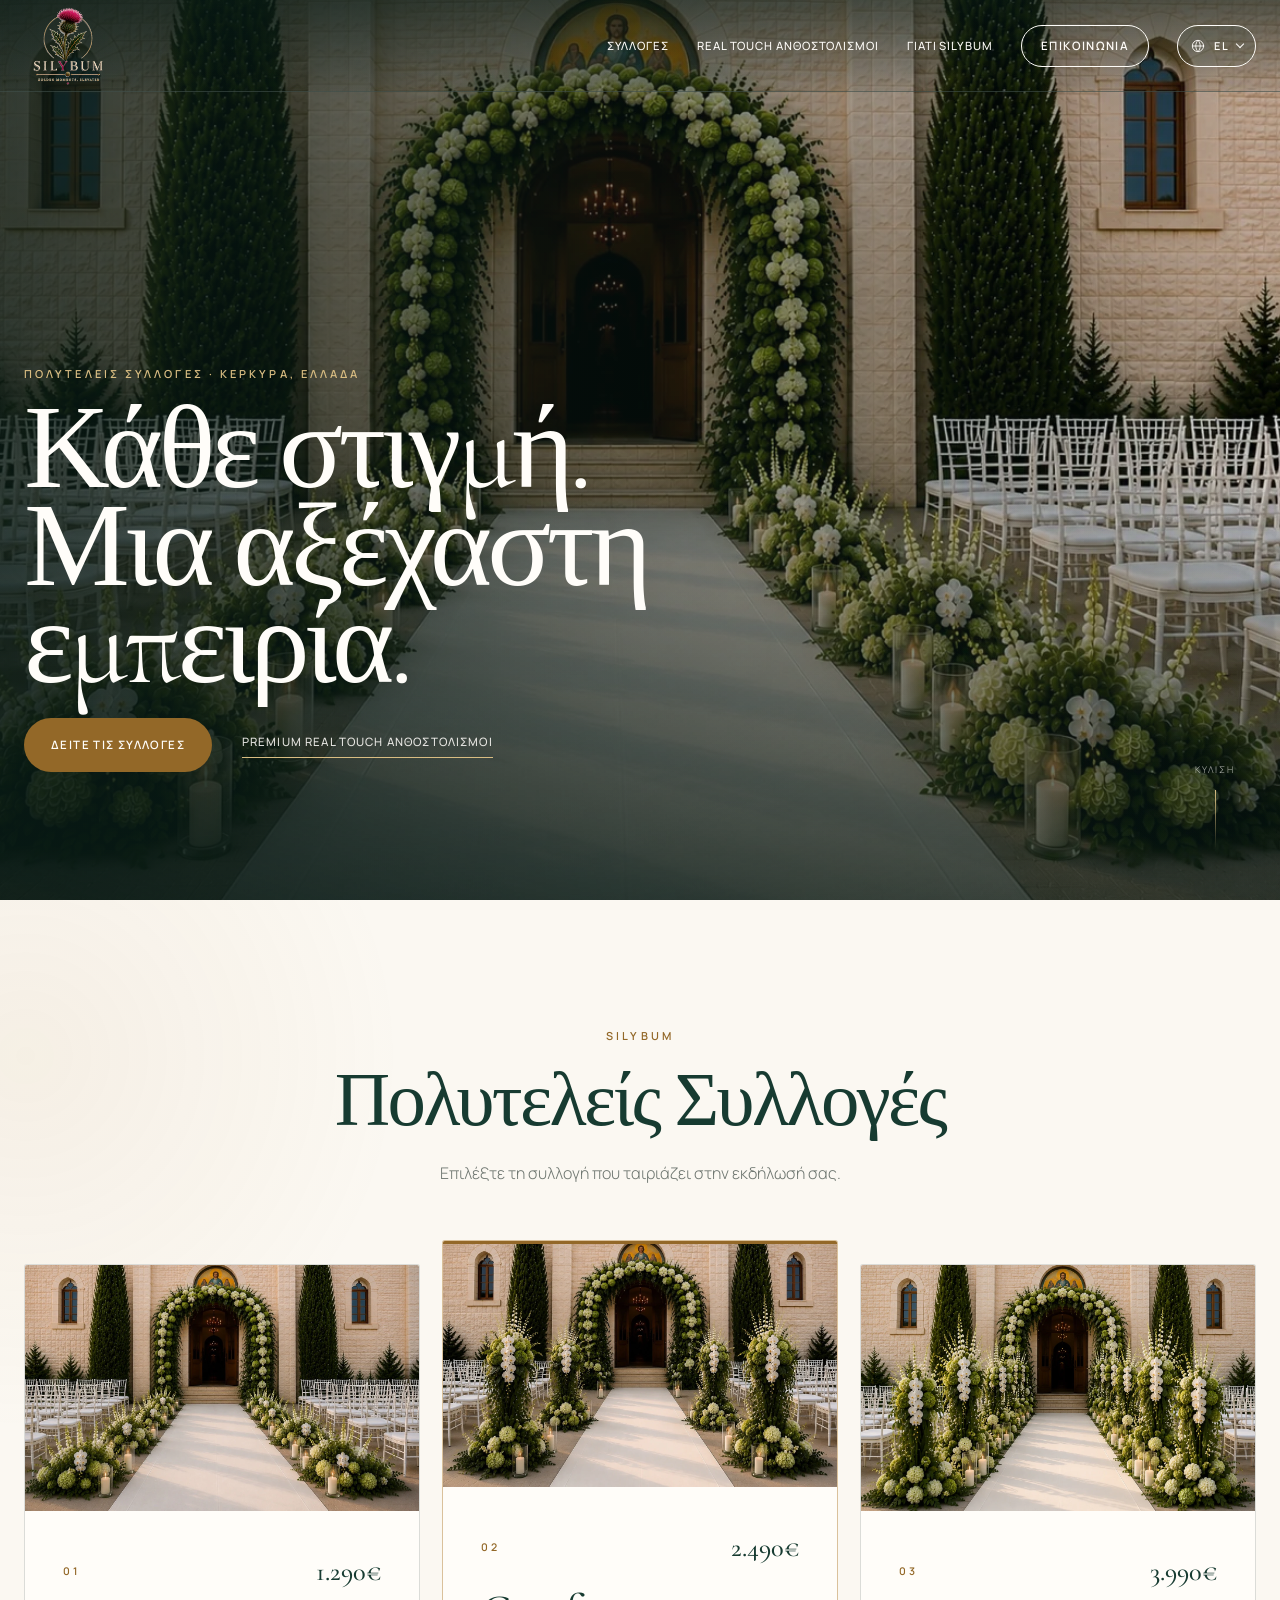
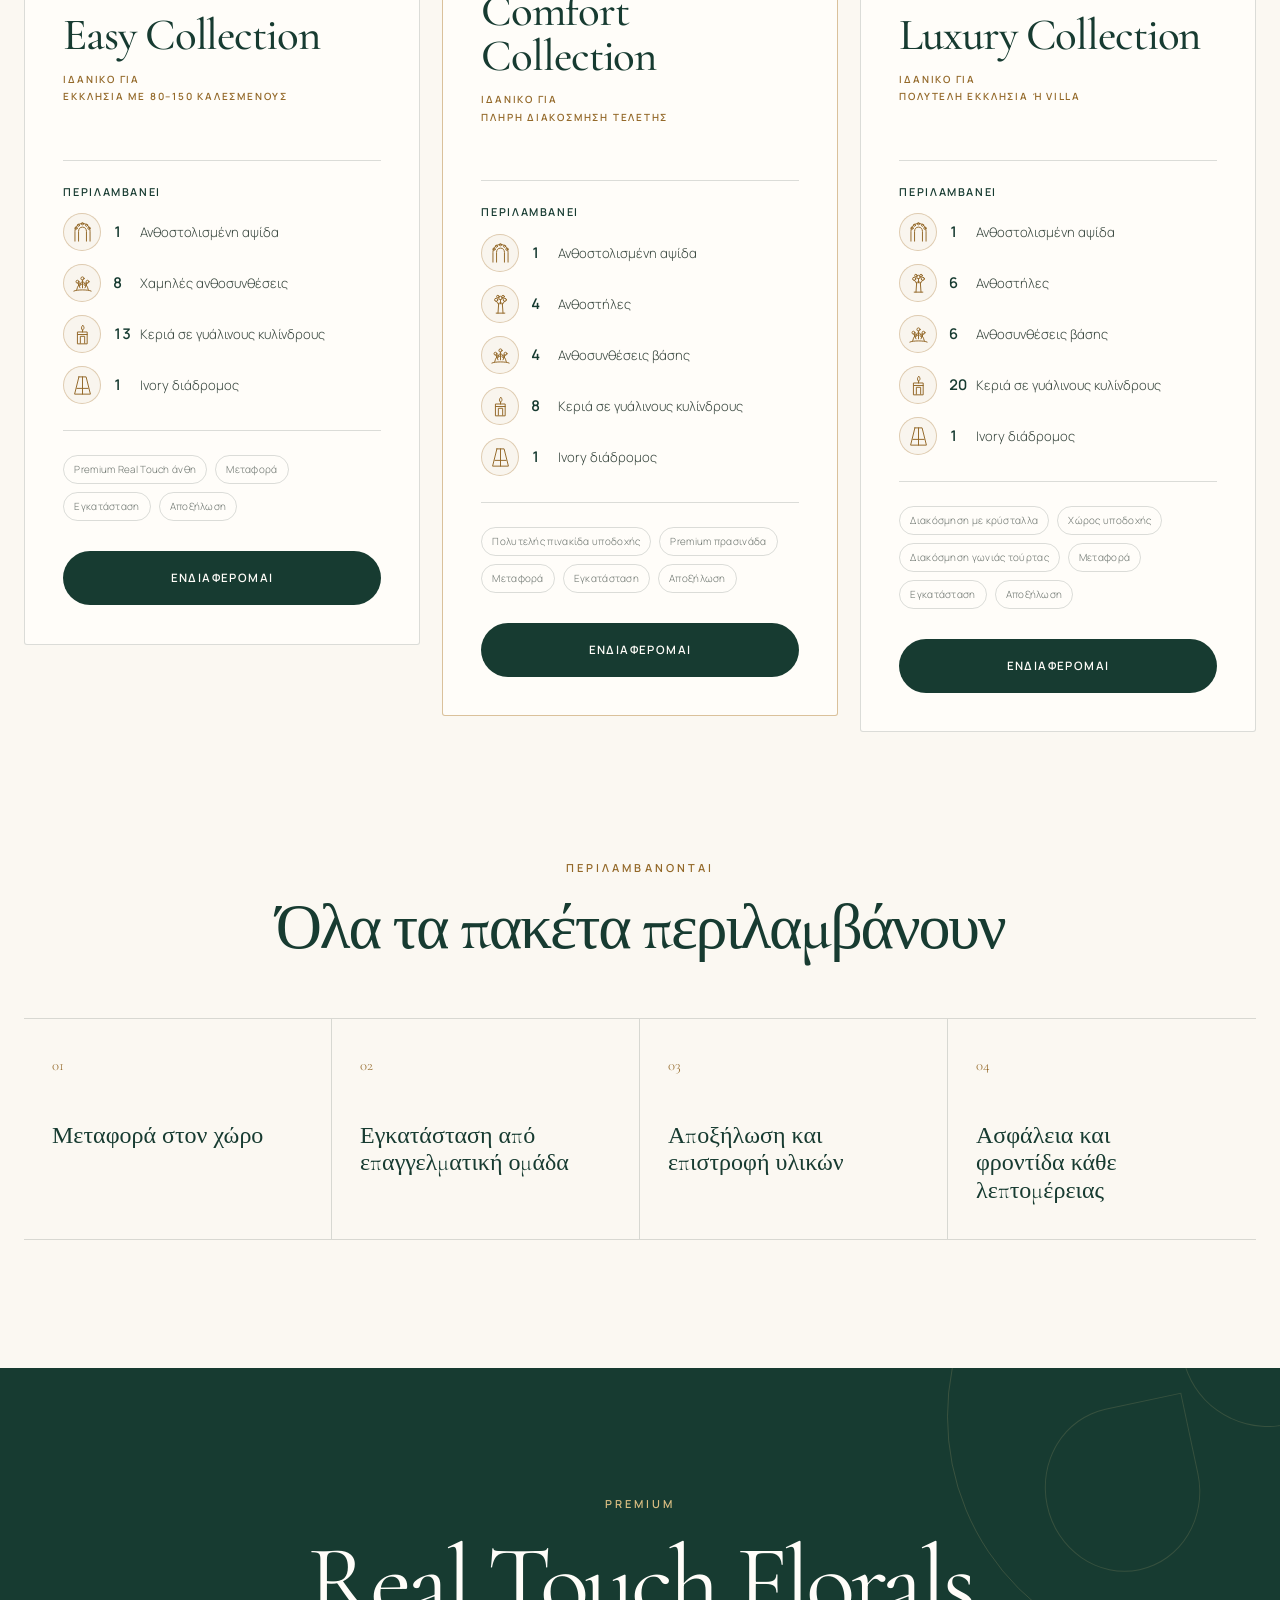
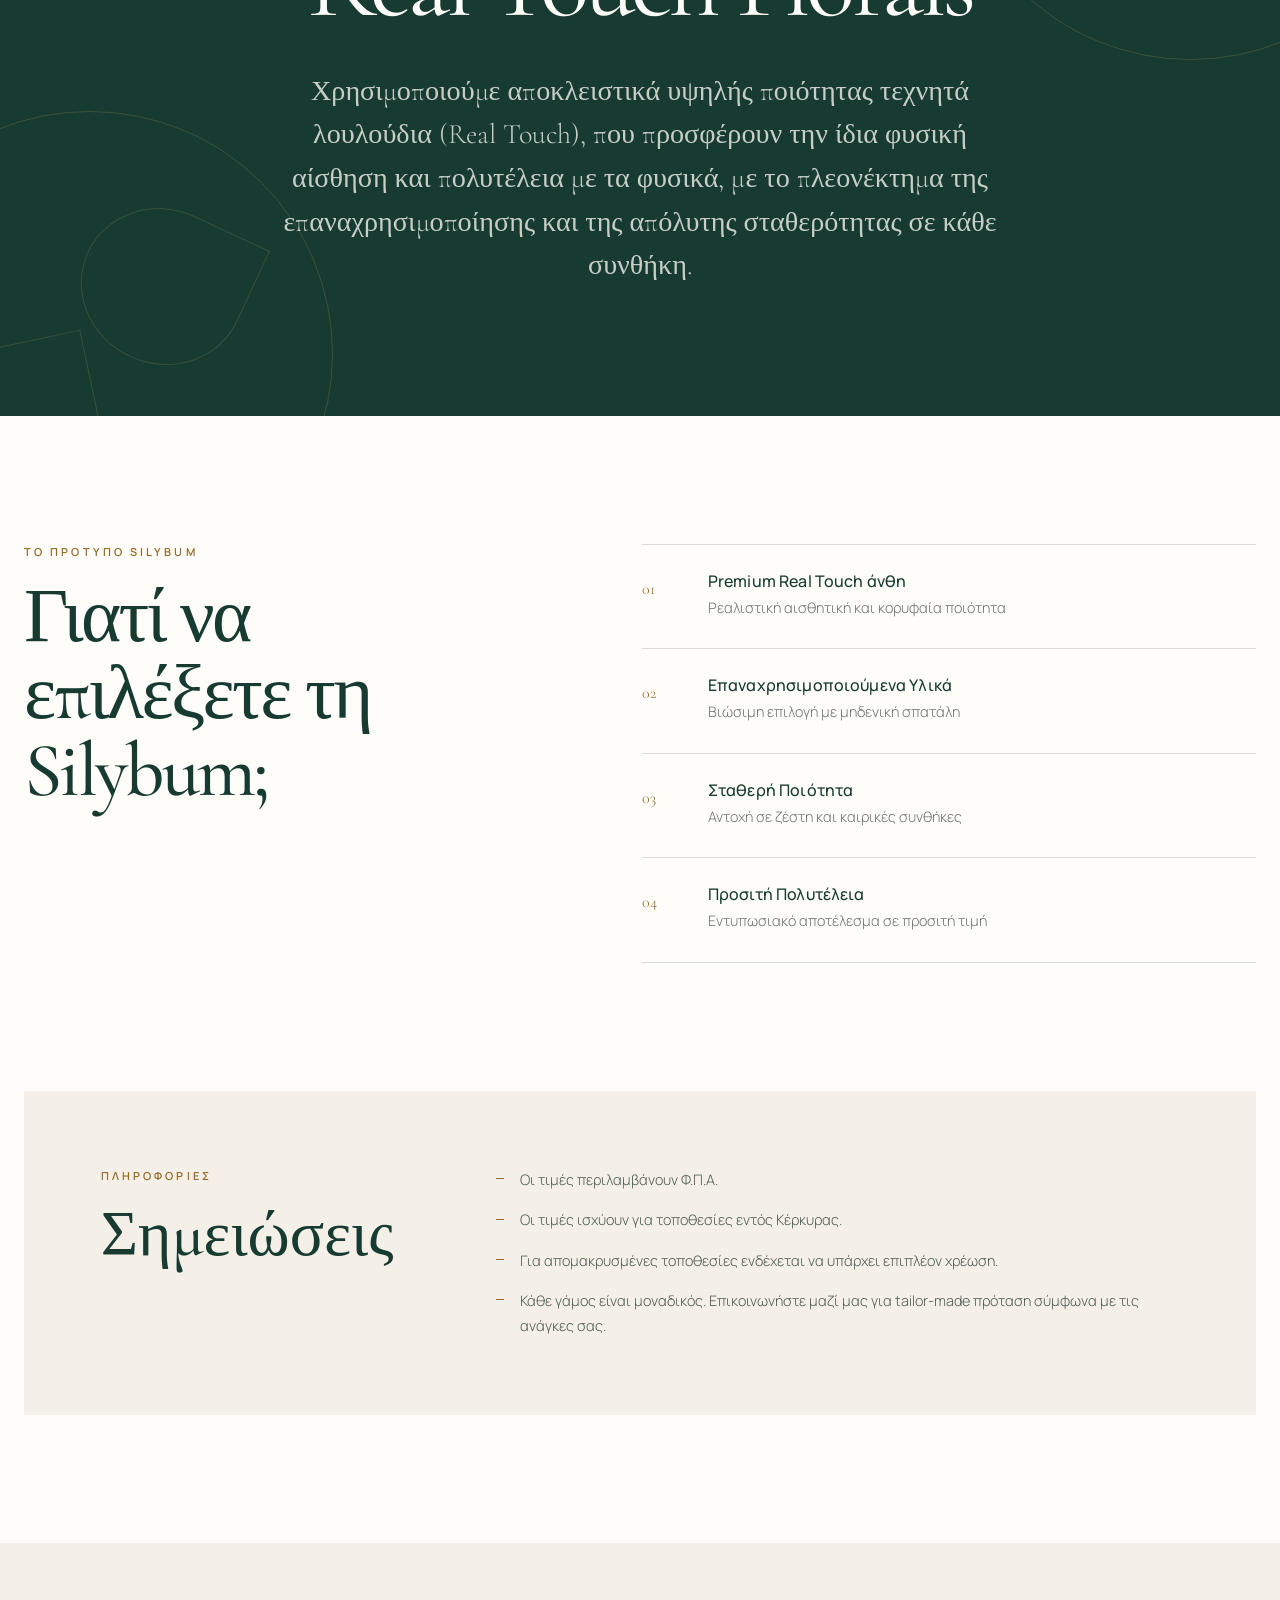
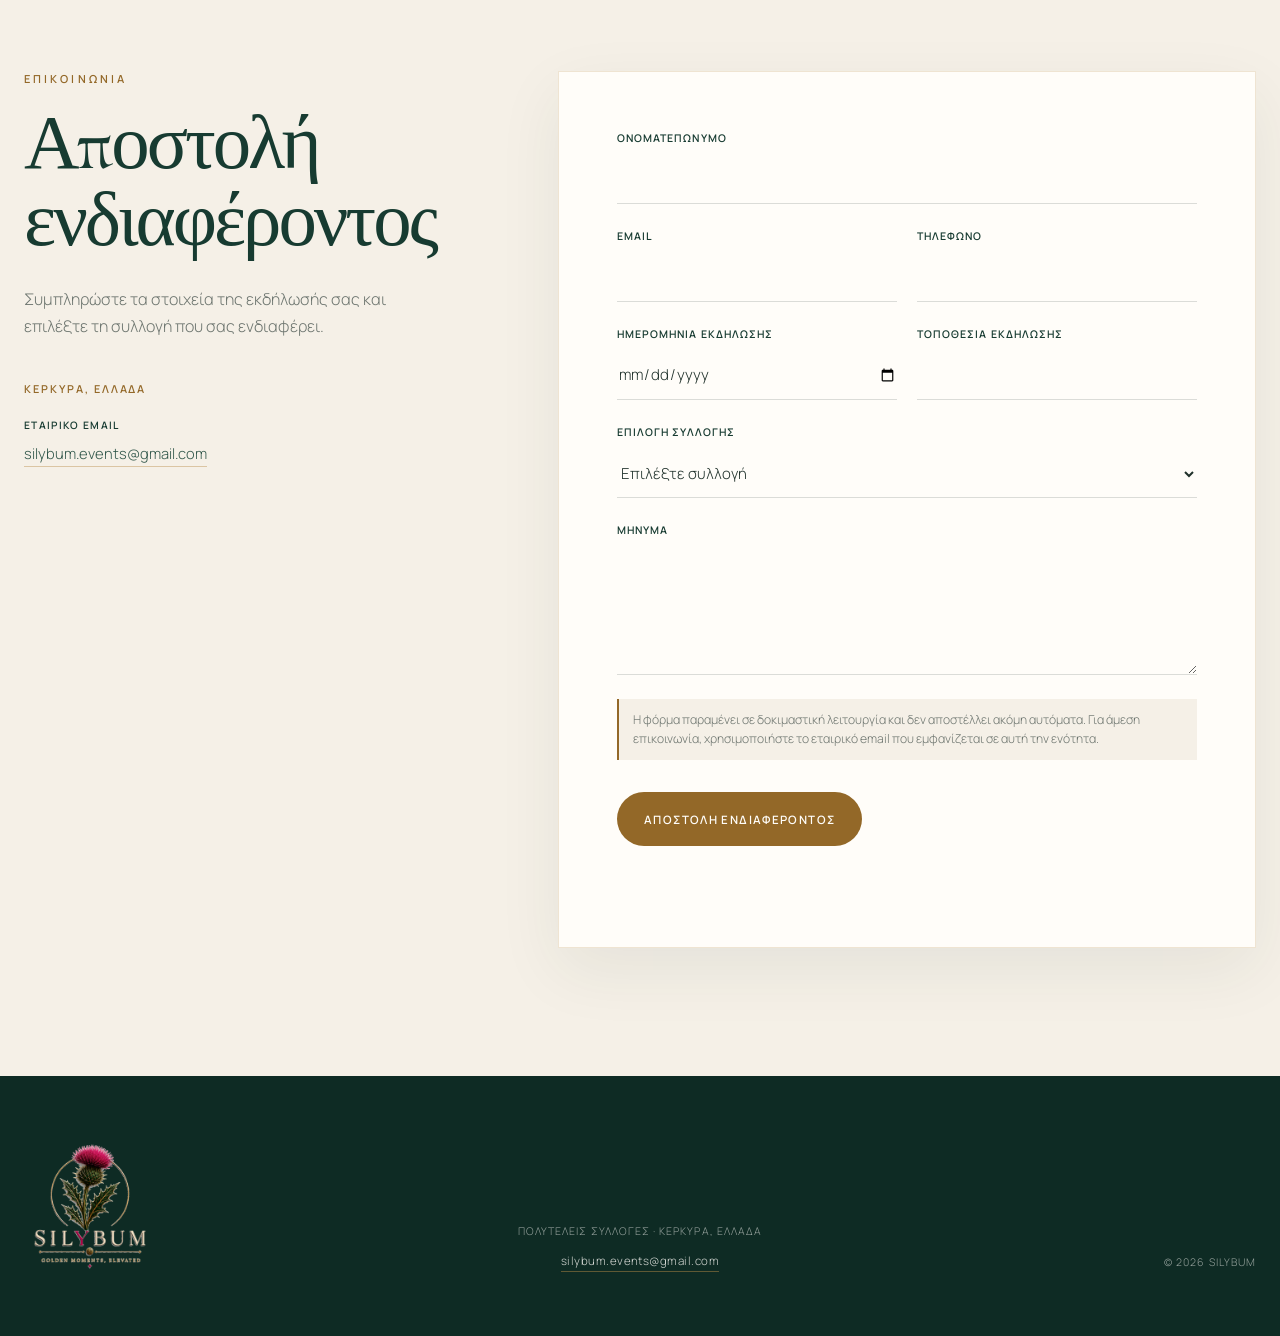
==== index.html @ bd25a8f0 "Publish Silybum website" ====
<!doctype html>
<html lang="el">
  <head>
    <meta charset="UTF-8" />
    <meta name="viewport" content="width=device-width, initial-scale=1" />
    <meta
      name="description"
      content="SILYBUM Luxury Collections στην Κέρκυρα — Premium Real Touch Florals για ξεχωριστές εκδηλώσεις."
    />
    <meta name="theme-color" content="#17382f" />
    <title>SILYBUM | Golden Moments. Elevated.</title>

    <link rel="icon" type="image/png" href="assets/images/silybum-logo.png" />
    <link rel="preconnect" href="https://fonts.googleapis.com" />
    <link rel="preconnect" href="https://fonts.gstatic.com" crossorigin />
    <link
      href="https://fonts.googleapis.com/css2?family=Cormorant+Garamond:wght@400;500;600&amp;family=Manrope:wght@300;400;500;600&amp;display=swap"
      rel="stylesheet"
    />
    <link rel="stylesheet" href="css/style.css?v=20260713" />
    <script src="js/translations.js?v=20260713" defer></script>
    <script src="js/main.js?v=20260713" defer></script>
  </head>

  <body>
    <a class="skip-link" href="#main-content" data-i18n="a11y.skip">Μετάβαση στο περιεχόμενο</a>

    <svg class="icon-sprite" aria-hidden="true" focusable="false">
      <symbol id="icon-floral-arch" viewBox="0 0 32 32">
        <path d="M5.5 28V14.5C5.5 7.8 9.9 3.5 16 3.5s10.5 4.3 10.5 11V28" />
        <path d="M10.5 28V14.5c0-3.6 2.1-6 5.5-6s5.5 2.4 5.5 6V28" />
        <circle cx="7" cy="10" r="1.6" />
        <circle cx="10.3" cy="5.9" r="1.5" />
        <circle cx="16" cy="3.8" r="1.6" />
        <circle cx="21.7" cy="5.9" r="1.5" />
        <circle cx="25" cy="10" r="1.6" />
      </symbol>

      <symbol id="icon-floral-arrangement" viewBox="0 0 32 32">
        <path d="M4 26.5c4.2-2.2 19.8-2.2 24 0" />
        <path d="M8 24.5c1.1-5.2 3.7-8.3 8-11.5 4.3 3.2 6.9 6.3 8 11.5" />
        <path d="M16 22V11M12.5 22l-3-7M19.5 22l3-7" />
        <circle cx="16" cy="9" r="2.2" />
        <circle cx="9" cy="13.5" r="2" />
        <circle cx="23" cy="13.5" r="2" />
        <circle cx="12.2" cy="17" r="1.8" />
        <circle cx="19.8" cy="17" r="1.8" />
      </symbol>

      <symbol id="icon-flower-tower" viewBox="0 0 32 32">
        <path d="M10 28h12M12.5 28l1-14h5l1 14" />
        <path d="M16 15V9M13.5 16l-3.5-5M18.5 16l3.5-5" />
        <circle cx="16" cy="7" r="2.4" />
        <circle cx="10" cy="9.5" r="2.2" />
        <circle cx="22" cy="9.5" r="2.2" />
        <circle cx="12.4" cy="5" r="1.8" />
        <circle cx="19.6" cy="5" r="1.8" />
      </symbol>

      <symbol id="icon-candle" viewBox="0 0 32 32">
        <path d="M9.5 12.5h13V29h-13z" />
        <path d="M9.5 16h13M16 12.5V10" />
        <path d="M16 10c-2.3-1.8-1.8-4.5.4-7 2.2 2.7 2.5 5.2-.4 7Z" />
        <path d="M13 28V18.5h6V28" />
      </symbol>

      <symbol id="icon-runner" viewBox="0 0 32 32">
        <path d="M11 4h10l6 24H5l6-24Z" />
        <path d="M16 4v24M8.2 20h15.6" />
      </symbol>
    </svg>

    <header class="site-header" data-header>
      <div class="container site-header__inner">
        <a class="brand" href="#top" aria-label="SILYBUM — Αρχική" data-i18n-aria="a11y.home">
          <img
            class="brand__logo"
            src="assets/images/silybum-logo.png"
            alt="SILYBUM — Golden Moments. Elevated."
            width="320"
            height="320"
          />
        </a>

        <button
          class="menu-toggle"
          type="button"
          aria-expanded="false"
          aria-controls="primary-navigation"
          aria-label="Άνοιγμα μενού"
          data-i18n-aria="a11y.openMenu"
          data-menu-toggle
        >
          <span></span>
          <span></span>
        </button>

        <nav
          class="primary-navigation"
          id="primary-navigation"
          aria-label="Κύρια πλοήγηση"
          data-i18n-aria="a11y.primaryNav"
          data-menu
        >
          <a href="#collections" data-i18n="nav.collections">Συλλογές</a>
          <a href="#real-touch" data-i18n="nav.realTouch">Real Touch Florals</a>
          <a href="#why-silybum" data-i18n="nav.why">Γιατί Silybum</a>
          <a class="button button--small button--outline" href="#contact" data-i18n="nav.contact">Επικοινωνία</a>

          <div class="language-selector" data-language-selector>
            <button
              class="language-selector__trigger"
              type="button"
              aria-expanded="false"
              aria-haspopup="true"
              aria-controls="language-menu"
              aria-label="Αλλαγή γλώσσας: Ελληνικά"
              data-language-toggle
            >
              <svg viewBox="0 0 24 24" aria-hidden="true">
                <circle cx="12" cy="12" r="8.5"></circle>
                <path d="M3.8 12h16.4M12 3.5c2.2 2.3 3.3 5.1 3.3 8.5S14.2 18.2 12 20.5M12 3.5C9.8 5.8 8.7 8.6 8.7 12s1.1 6.2 3.3 8.5"></path>
              </svg>
              <span data-language-current>EL</span>
              <span class="language-selector__chevron" aria-hidden="true"></span>
            </button>

            <div
              class="language-selector__menu"
              id="language-menu"
              role="menu"
              aria-label="Επιλογή γλώσσας"
              data-i18n-aria="language.menuLabel"
              data-language-menu
              hidden
            >
              <button type="button" role="menuitemradio" aria-checked="true" data-language-option="el">
                <span>EL</span><span>Ελληνικά</span>
              </button>
              <button type="button" role="menuitemradio" aria-checked="false" data-language-option="en">
                <span>EN</span><span>English</span>
              </button>
              <button type="button" role="menuitemradio" aria-checked="false" data-language-option="de">
                <span>DE</span><span>Deutsch</span>
              </button>
              <button type="button" role="menuitemradio" aria-checked="false" data-language-option="fr">
                <span>FR</span><span>Français</span>
              </button>
              <button type="button" role="menuitemradio" aria-checked="false" data-language-option="it">
                <span>IT</span><span>Italiano</span>
              </button>
              <button type="button" role="menuitemradio" aria-checked="false" data-language-option="tr">
                <span>TR</span><span>Türkçe</span>
              </button>
              <button type="button" role="menuitemradio" aria-checked="false" data-language-option="zh">
                <span>ZH</span><span>中文</span>
              </button>
              <button type="button" role="menuitemradio" aria-checked="false" data-language-option="es">
                <span>ES</span><span>Español</span>
              </button>
            </div>
          </div>
        </nav>
      </div>
    </header>

    <main id="main-content">
      <section class="hero" id="top" aria-labelledby="hero-title">
        <div
          class="image-panel hero__media"
          data-image="assets/images/hero.webp"
          role="img"
          aria-label="Luxury floral decoration στην είσοδο εκκλησίας"
          data-i18n-aria="a11y.heroImage"
        >
          <span class="image-panel__fallback" aria-hidden="true">S</span>
        </div>

        <div class="hero__shade" aria-hidden="true"></div>

        <div class="container hero__content">
          <p class="eyebrow reveal" data-i18n="hero.eyebrow">Luxury Collections · Corfu, Greece</p>
          <h1 id="hero-title" class="reveal" data-i18n-html="hero.title">Κάθε στιγμή.<br />Μια αξέχαστη εμπειρία.</h1>
          <div class="hero__actions reveal">
            <a class="button button--gold" href="#collections" data-i18n="hero.viewCollections">Δείτε τις συλλογές</a>
            <a class="text-link" href="#real-touch" data-i18n="hero.realTouch">Premium Real Touch Florals</a>
          </div>
        </div>

        <a
          class="hero__scroll"
          href="#collections"
          aria-label="Μετάβαση στις συλλογές"
          data-i18n-aria="a11y.scrollCollections"
        >
          <span data-i18n="hero.scroll">Scroll</span>
          <span class="hero__scroll-line"></span>
        </a>
      </section>

      <section class="section collections" id="collections" aria-labelledby="collections-title">
        <div class="container">
          <div class="section-heading reveal">
            <p class="eyebrow">SILYBUM</p>
            <h2 id="collections-title" data-i18n="collections.title">Luxury Collections</h2>
            <p data-i18n="collections.intro">Επιλέξτε τη συλλογή που ταιριάζει στην εκδήλωσή σας.</p>
          </div>

          <div class="collection-grid">
            <article class="collection-card reveal">
              <div
                class="image-panel collection-card__image"
                data-image="assets/images/easy.webp"
                role="img"
                aria-label="Easy Collection"
              >
                <span class="image-panel__fallback" aria-hidden="true">Easy</span>
              </div>

              <div class="collection-card__body">
                <div class="collection-card__topline">
                  <p class="collection-card__number">01</p>
                  <p class="collection-card__price">1.290€</p>
                </div>
                <h3>Easy Collection</h3>
                <p class="collection-card__ideal">
                  <span data-i18n="collections.idealFor">Ιδανικό για</span>
                  <span data-i18n="collections.easyIdeal">Εκκλησία με 80–150 καλεσμένους</span>
                </p>

                <div class="collection-card__details">
                  <h4 data-i18n="collections.includes">Περιλαμβάνει</h4>
                  <ul class="collection-specs">
                    <li class="collection-spec">
                      <span class="collection-spec__icon" aria-hidden="true">
                        <svg viewBox="0 0 32 32"><use href="#icon-floral-arch"></use></svg>
                      </span>
                      <span class="collection-spec__copy"><strong>1</strong> <span data-i18n="items.arch">Ανθοστολισμένη αψίδα</span></span>
                    </li>
                    <li class="collection-spec">
                      <span class="collection-spec__icon" aria-hidden="true">
                        <svg viewBox="0 0 32 32"><use href="#icon-floral-arrangement"></use></svg>
                      </span>
                      <span class="collection-spec__copy"><strong>8</strong> <span data-i18n="items.lowArrangements">Χαμηλές ανθοσυνθέσεις</span></span>
                    </li>
                    <li class="collection-spec">
                      <span class="collection-spec__icon" aria-hidden="true">
                        <svg viewBox="0 0 32 32"><use href="#icon-candle"></use></svg>
                      </span>
                      <span class="collection-spec__copy"><strong>13</strong> <span data-i18n="items.candles">Κεριά σε γυάλινους κυλίνδρους</span></span>
                    </li>
                    <li class="collection-spec">
                      <span class="collection-spec__icon" aria-hidden="true">
                        <svg viewBox="0 0 32 32"><use href="#icon-runner"></use></svg>
                      </span>
                      <span class="collection-spec__copy"><strong>1</strong> <span data-i18n="items.runner">Ivory διάδρομος</span></span>
                    </li>
                  </ul>
                </div>

                <div class="collection-card__benefits" aria-label="Παροχές πακέτου" data-i18n-aria="a11y.packageBenefits">
                  <span data-i18n="benefits.premiumFlowers">Premium Real Touch Flowers</span>
                  <span data-i18n="benefits.delivery">Delivery</span>
                  <span data-i18n="benefits.setup">Setup</span>
                  <span data-i18n="benefits.dismantling">Dismantling</span>
                </div>

                <a
                  class="button button--dark collection-button"
                  href="#contact"
                  data-collection="Easy Collection – 1.290€"
                  aria-label="Ενδιαφέρομαι για την Easy Collection"
                  data-i18n-aria="a11y.interestEasy"
                >
                  <span data-i18n="actions.interested">Ενδιαφέρομαι</span>
                </a>
              </div>
            </article>

            <article class="collection-card collection-card--featured reveal">
              <div
                class="image-panel collection-card__image"
                data-image="assets/images/comfort.webp"
                role="img"
                aria-label="Comfort Collection"
              >
                <span class="image-panel__fallback" aria-hidden="true">Comfort</span>
              </div>

              <div class="collection-card__body">
                <div class="collection-card__topline">
                  <p class="collection-card__number">02</p>
                  <p class="collection-card__price">2.490€</p>
                </div>
                <h3>Comfort Collection</h3>
                <p class="collection-card__ideal">
                  <span data-i18n="collections.idealFor">Ιδανικό για</span>
                  <span data-i18n="collections.comfortIdeal">Πλήρη διακόσμηση τελετής</span>
                </p>

                <div class="collection-card__details">
                  <h4 data-i18n="collections.includes">Περιλαμβάνει</h4>
                  <ul class="collection-specs">
                    <li class="collection-spec">
                      <span class="collection-spec__icon" aria-hidden="true">
                        <svg viewBox="0 0 32 32"><use href="#icon-floral-arch"></use></svg>
                      </span>
                      <span class="collection-spec__copy"><strong>1</strong> <span data-i18n="items.arch">Ανθοστολισμένη αψίδα</span></span>
                    </li>
                    <li class="collection-spec">
                      <span class="collection-spec__icon" aria-hidden="true">
                        <svg viewBox="0 0 32 32"><use href="#icon-flower-tower"></use></svg>
                      </span>
                      <span class="collection-spec__copy"><strong>4</strong> <span data-i18n="items.flowerTowers">Ανθοστήλες</span></span>
                    </li>
                    <li class="collection-spec">
                      <span class="collection-spec__icon" aria-hidden="true">
                        <svg viewBox="0 0 32 32"><use href="#icon-floral-arrangement"></use></svg>
                      </span>
                      <span class="collection-spec__copy"><strong>4</strong> <span data-i18n="items.baseArrangements">Ανθοσυνθέσεις βάσης</span></span>
                    </li>
                    <li class="collection-spec">
                      <span class="collection-spec__icon" aria-hidden="true">
                        <svg viewBox="0 0 32 32"><use href="#icon-candle"></use></svg>
                      </span>
                      <span class="collection-spec__copy"><strong>8</strong> <span data-i18n="items.candles">Κεριά σε γυάλινους κυλίνδρους</span></span>
                    </li>
                    <li class="collection-spec">
                      <span class="collection-spec__icon" aria-hidden="true">
                        <svg viewBox="0 0 32 32"><use href="#icon-runner"></use></svg>
                      </span>
                      <span class="collection-spec__copy"><strong>1</strong> <span data-i18n="items.runner">Ivory διάδρομος</span></span>
                    </li>
                  </ul>
                </div>

                <div class="collection-card__benefits" aria-label="Παροχές πακέτου" data-i18n-aria="a11y.packageBenefits">
                  <span data-i18n="benefits.welcomeSign">Luxury Welcome Sign</span>
                  <span data-i18n="benefits.greenery">Premium Greenery</span>
                  <span data-i18n="benefits.delivery">Delivery</span>
                  <span data-i18n="benefits.setup">Setup</span>
                  <span data-i18n="benefits.dismantling">Dismantling</span>
                </div>

                <a
                  class="button button--dark collection-button"
                  href="#contact"
                  data-collection="Comfort Collection – 2.490€"
                  aria-label="Ενδιαφέρομαι για την Comfort Collection"
                  data-i18n-aria="a11y.interestComfort"
                >
                  <span data-i18n="actions.interested">Ενδιαφέρομαι</span>
                </a>
              </div>
            </article>

            <article class="collection-card reveal">
              <div
                class="image-panel collection-card__image"
                data-image="assets/images/luxury.webp"
                role="img"
                aria-label="Luxury Collection"
              >
                <span class="image-panel__fallback" aria-hidden="true">Luxury</span>
              </div>

              <div class="collection-card__body">
                <div class="collection-card__topline">
                  <p class="collection-card__number">03</p>
                  <p class="collection-card__price">3.990€</p>
                </div>
                <h3>Luxury Collection</h3>
                <p class="collection-card__ideal">
                  <span data-i18n="collections.idealFor">Ιδανικό για</span>
                  <span data-i18n="collections.luxuryIdeal">Πολυτελή εκκλησία ή villa</span>
                </p>

                <div class="collection-card__details">
                  <h4 data-i18n="collections.includes">Περιλαμβάνει</h4>
                  <ul class="collection-specs">
                    <li class="collection-spec">
                      <span class="collection-spec__icon" aria-hidden="true">
                        <svg viewBox="0 0 32 32"><use href="#icon-floral-arch"></use></svg>
                      </span>
                      <span class="collection-spec__copy"><strong>1</strong> <span data-i18n="items.arch">Ανθοστολισμένη αψίδα</span></span>
                    </li>
                    <li class="collection-spec">
                      <span class="collection-spec__icon" aria-hidden="true">
                        <svg viewBox="0 0 32 32"><use href="#icon-flower-tower"></use></svg>
                      </span>
                      <span class="collection-spec__copy"><strong>6</strong> <span data-i18n="items.flowerTowers">Ανθοστήλες</span></span>
                    </li>
                    <li class="collection-spec">
                      <span class="collection-spec__icon" aria-hidden="true">
                        <svg viewBox="0 0 32 32"><use href="#icon-floral-arrangement"></use></svg>
                      </span>
                      <span class="collection-spec__copy"><strong>6</strong> <span data-i18n="items.baseArrangements">Ανθοσυνθέσεις βάσης</span></span>
                    </li>
                    <li class="collection-spec">
                      <span class="collection-spec__icon" aria-hidden="true">
                        <svg viewBox="0 0 32 32"><use href="#icon-candle"></use></svg>
                      </span>
                      <span class="collection-spec__copy"><strong>20</strong> <span data-i18n="items.candles">Κεριά σε γυάλινους κυλίνδρους</span></span>
                    </li>
                    <li class="collection-spec">
                      <span class="collection-spec__icon" aria-hidden="true">
                        <svg viewBox="0 0 32 32"><use href="#icon-runner"></use></svg>
                      </span>
                      <span class="collection-spec__copy"><strong>1</strong> <span data-i18n="items.runner">Ivory διάδρομος</span></span>
                    </li>
                  </ul>
                </div>

                <div class="collection-card__benefits" aria-label="Παροχές πακέτου" data-i18n-aria="a11y.packageBenefits">
                  <span data-i18n="benefits.crystal">Crystal Styling</span>
                  <span data-i18n="benefits.welcomeArea">Welcome Area</span>
                  <span data-i18n="benefits.cakeCorner">Cake Corner Styling</span>
                  <span data-i18n="benefits.delivery">Delivery</span>
                  <span data-i18n="benefits.setup">Setup</span>
                  <span data-i18n="benefits.dismantling">Dismantling</span>
                </div>

                <a
                  class="button button--dark collection-button"
                  href="#contact"
                  data-collection="Luxury Collection – 3.990€"
                  aria-label="Ενδιαφέρομαι για τη Luxury Collection"
                  data-i18n-aria="a11y.interestLuxury"
                >
                  <span data-i18n="actions.interested">Ενδιαφέρομαι</span>
                </a>
              </div>
            </article>
          </div>
        </div>
      </section>

      <section class="section package-benefits" aria-labelledby="package-benefits-title">
        <div class="container">
          <div class="section-heading section-heading--compact reveal">
            <p class="eyebrow" data-i18n="allPackages.eyebrow">Included</p>
            <h2 id="package-benefits-title" data-i18n="allPackages.title">Όλα τα πακέτα περιλαμβάνουν</h2>
          </div>

          <div class="benefit-grid">
            <article class="benefit reveal">
              <span class="benefit__number">01</span>
              <p data-i18n="allPackages.delivery">Μεταφορά στον χώρο</p>
            </article>
            <article class="benefit reveal">
              <span class="benefit__number">02</span>
              <p data-i18n="allPackages.installation">Εγκατάσταση από επαγγελματική ομάδα</p>
            </article>
            <article class="benefit reveal">
              <span class="benefit__number">03</span>
              <p data-i18n="allPackages.collection">Αποξήλωση και επιστροφή υλικών</p>
            </article>
            <article class="benefit reveal">
              <span class="benefit__number">04</span>
              <p data-i18n="allPackages.care">Ασφάλεια και φροντίδα κάθε λεπτομέρειας</p>
            </article>
          </div>
        </div>
      </section>

      <section class="section real-touch" id="real-touch" aria-labelledby="real-touch-title">
        <div class="real-touch__botanical real-touch__botanical--left" aria-hidden="true"></div>
        <div class="real-touch__botanical real-touch__botanical--right" aria-hidden="true"></div>

        <div class="container real-touch__inner reveal">
          <p class="eyebrow" data-i18n="realTouch.eyebrow">Premium</p>
          <h2 id="real-touch-title" data-i18n="realTouch.title">Real Touch Florals</h2>
          <p data-i18n="realTouch.body">
            Χρησιμοποιούμε αποκλειστικά υψηλής ποιότητας τεχνητά λουλούδια (Real Touch), που προσφέρουν
            την ίδια φυσική αίσθηση και πολυτέλεια με τα φυσικά, με το πλεονέκτημα της επαναχρησιμοποίησης
            και της απόλυτης σταθερότητας σε κάθε συνθήκη.
          </p>
        </div>
      </section>

      <section class="section why-silybum" id="why-silybum" aria-labelledby="why-title">
        <div class="container why-silybum__layout">
          <div class="section-heading section-heading--left reveal">
            <p class="eyebrow" data-i18n="why.eyebrow">The Silybum Standard</p>
            <h2 id="why-title" data-i18n="why.title">Γιατί να επιλέξετε τη Silybum;</h2>
          </div>

          <div class="reason-list">
            <article class="reason reveal">
              <p class="reason__number">01</p>
              <div>
                <h3 data-i18n="why.reason1Title">Premium Real Touch Flowers</h3>
                <p data-i18n="why.reason1Body">Ρεαλιστική αισθητική και κορυφαία ποιότητα</p>
              </div>
            </article>
            <article class="reason reveal">
              <p class="reason__number">02</p>
              <div>
                <h3 data-i18n="why.reason2Title">Επαναχρησιμοποιούμενα Υλικά</h3>
                <p data-i18n="why.reason2Body">Βιώσιμη επιλογή με μηδενική σπατάλη</p>
              </div>
            </article>
            <article class="reason reveal">
              <p class="reason__number">03</p>
              <div>
                <h3 data-i18n="why.reason3Title">Σταθερή Ποιότητα</h3>
                <p data-i18n="why.reason3Body">Αντοχή σε ζέστη και καιρικές συνθήκες</p>
              </div>
            </article>
            <article class="reason reveal">
              <p class="reason__number">04</p>
              <div>
                <h3 data-i18n="why.reason4Title">Οικονομική Πολυτέλεια</h3>
                <p data-i18n="why.reason4Body">Εντυπωσιακό αποτέλεσμα σε προσιτή τιμή</p>
              </div>
            </article>
          </div>
        </div>
      </section>

      <section class="section notes" aria-labelledby="notes-title">
        <div class="container notes__box reveal">
          <div>
            <p class="eyebrow" data-i18n="notes.eyebrow">Information</p>
            <h2 id="notes-title" data-i18n="notes.title">Σημειώσεις</h2>
          </div>
          <ul>
            <li data-i18n="notes.vat">Οι τιμές περιλαμβάνουν Φ.Π.Α.</li>
            <li data-i18n="notes.corfu">Οι τιμές ισχύουν για τοποθεσίες εντός Κέρκυρας.</li>
            <li data-i18n="notes.remote">Για απομακρυσμένες τοποθεσίες ενδέχεται να υπάρχει επιπλέον χρέωση.</li>
            <li data-i18n="notes.tailored">
              Κάθε γάμος είναι μοναδικός. Επικοινωνήστε μαζί μας για tailor-made πρόταση σύμφωνα με τις
              ανάγκες σας.
            </li>
          </ul>
        </div>
      </section>

      <section class="section contact" id="contact" aria-labelledby="contact-title">
        <div class="container contact__layout">
          <div class="contact__intro reveal">
            <p class="eyebrow" data-i18n="contact.eyebrow">Contact</p>
            <h2 id="contact-title" data-i18n="contact.title">Αποστολή ενδιαφέροντος</h2>
            <p data-i18n="contact.intro">Συμπληρώστε τα στοιχεία της εκδήλωσής σας και επιλέξτε τη συλλογή που σας ενδιαφέρει.</p>
            <p class="contact__location" data-i18n="contact.location">Corfu, Greece</p>
            <div class="contact__email-block">
              <span class="contact__email-label" data-i18n="contact.emailLabel">Εταιρικό email</span>
              <a class="contact__email-link" href="mailto:silybum.events@gmail.com">silybum.events@gmail.com</a>
            </div>
          </div>

          <form class="contact-form reveal" data-contact-form>
            <div class="form-field">
              <label for="full-name" data-i18n="form.fullName">Ονοματεπώνυμο</label>
              <input id="full-name" name="fullName" type="text" autocomplete="name" required />
            </div>

            <div class="form-row">
              <div class="form-field">
                <label for="email" data-i18n="form.email">Email</label>
                <input id="email" name="email" type="email" autocomplete="email" required />
              </div>
              <div class="form-field">
                <label for="phone" data-i18n="form.phone">Τηλέφωνο</label>
                <input id="phone" name="phone" type="tel" autocomplete="tel" required />
              </div>
            </div>

            <div class="form-row">
              <div class="form-field">
                <label for="event-date" data-i18n="form.date">Ημερομηνία εκδήλωσης</label>
                <input id="event-date" name="eventDate" type="date" />
              </div>
              <div class="form-field">
                <label for="event-location" data-i18n="form.location">Τοποθεσία εκδήλωσης</label>
                <input id="event-location" name="eventLocation" type="text" />
              </div>
            </div>

            <div class="form-field">
              <label for="collection" data-i18n="form.collection">Επιλογή συλλογής</label>
              <select id="collection" name="collection" data-collection-select required>
                <option value="" data-i18n="form.chooseCollection">Επιλέξτε συλλογή</option>
                <option value="Easy Collection – 1.290€">Easy Collection – 1.290€</option>
                <option value="Comfort Collection – 2.490€">Comfort Collection – 2.490€</option>
                <option value="Luxury Collection – 3.990€">Luxury Collection – 3.990€</option>
              </select>
            </div>

            <div class="form-field">
              <label for="message" data-i18n="form.message">Μήνυμα</label>
              <textarea id="message" name="message" rows="4"></textarea>
            </div>

            <p class="form-notice" id="form-demo-notice" data-i18n="form.demoNotice">
              Η φόρμα παραμένει σε δοκιμαστική λειτουργία και δεν αποστέλλει ακόμη αυτόματα. Για άμεση
              επικοινωνία, χρησιμοποιήστε το εταιρικό email που εμφανίζεται σε αυτή την ενότητα.
            </p>
            <button class="button button--gold" type="submit" aria-describedby="form-demo-notice">
              <span data-i18n="form.submit">Αποστολή ενδιαφέροντος</span>
            </button>
            <p class="form-status" role="status" aria-live="polite" data-form-status></p>
          </form>
        </div>
      </section>
    </main>

    <footer class="site-footer">
      <div class="container site-footer__inner">
        <a class="brand brand--footer" href="#top" aria-label="SILYBUM — Αρχική" data-i18n-aria="a11y.home">
          <img
            class="brand__logo"
            src="assets/images/silybum-logo.png"
            alt="SILYBUM — Golden Moments. Elevated."
            width="320"
            height="320"
          />
        </a>
        <div class="site-footer__details">
          <p data-i18n="footer.location">Luxury Collections · Corfu, Greece</p>
          <a class="site-footer__email" href="mailto:silybum.events@gmail.com">silybum.events@gmail.com</a>
        </div>
        <p>© <span data-year></span> SILYBUM</p>
      </div>
    </footer>
  </body>
</html>
---- css/style.css ----
:root {
  --ivory: #f5f0e7;
  --cream: #fbf8f2;
  --paper: #fffdf9;
  --forest: #173b31;
  --forest-deep: #0e2b24;
  --forest-soft: #31574b;
  --gold: #936828;
  --gold-light: #d9bd82;
  --ink: #20312b;
  --muted: #6d756f;
  --line: rgba(32, 49, 43, 0.16);
  --white-line: rgba(255, 253, 249, 0.2);
  --shadow: 0 28px 70px rgba(24, 48, 39, 0.12);
  --serif: "Cormorant Garamond", Georgia, "Times New Roman", serif;
  --sans: "Manrope", -apple-system, BlinkMacSystemFont, "Segoe UI", sans-serif;
  --container: min(1240px, calc(100% - 48px));
  --header-height: 92px;
  --ease: cubic-bezier(0.22, 1, 0.36, 1);
}

html[data-language="zh"] {
  --serif: "Songti SC", "STSong", "Noto Serif CJK SC", Georgia, serif;
  --sans: "PingFang SC", "Hiragino Sans GB", "Noto Sans CJK SC", -apple-system, sans-serif;
}

*,
*::before,
*::after {
  box-sizing: border-box;
}

html {
  scroll-behavior: smooth;
  scroll-padding-top: 78px;
}

body {
  margin: 0;
  overflow-x: hidden;
  background: var(--cream);
  color: var(--ink);
  font-family: var(--sans);
  font-size: 16px;
  font-weight: 300;
  line-height: 1.7;
  text-rendering: optimizeLegibility;
  -webkit-font-smoothing: antialiased;
}

body.menu-open {
  overflow: hidden;
}

img,
svg {
  display: block;
  max-width: 100%;
}

button,
input,
select,
textarea {
  font: inherit;
}

button,
a {
  -webkit-tap-highlight-color: transparent;
}

a {
  color: inherit;
  text-decoration: none;
}

p,
h1,
h2,
h3,
h4 {
  margin-top: 0;
}

h1,
h2,
h3,
h4 {
  font-family: var(--serif);
  font-weight: 500;
  line-height: 1;
}

::selection {
  background: var(--gold-light);
  color: var(--forest-deep);
}

:focus-visible {
  outline: 2px solid var(--gold);
  outline-offset: 4px;
}

.container {
  width: var(--container);
  margin-inline: auto;
}

.section {
  position: relative;
  padding-block: clamp(92px, 10vw, 150px);
}

.skip-link {
  position: fixed;
  top: 12px;
  left: 12px;
  z-index: 1000;
  padding: 10px 16px;
  transform: translateY(-150%);
  background: var(--forest-deep);
  color: var(--paper);
  transition: transform 180ms ease;
}

.skip-link:focus {
  transform: translateY(0);
}

.eyebrow {
  margin-bottom: 20px;
  color: var(--gold);
  font-size: 0.69rem;
  font-weight: 600;
  letter-spacing: 0.28em;
  line-height: 1.4;
  text-transform: uppercase;
}

.section-heading {
  max-width: 700px;
  margin: 0 auto clamp(48px, 6vw, 82px);
  text-align: center;
}

.section-heading h2 {
  margin-bottom: 20px;
  color: var(--forest);
  font-size: clamp(3.1rem, 6vw, 5.5rem);
  letter-spacing: -0.035em;
}

.section-heading > p:last-child {
  max-width: 560px;
  margin: 0 auto;
  color: var(--muted);
}

.section-heading--compact {
  max-width: 820px;
  margin-bottom: 58px;
}

.section-heading--compact h2 {
  font-size: clamp(2.8rem, 5vw, 4.8rem);
}

.section-heading--left {
  margin: 0;
  text-align: left;
}

.section-heading--left h2 {
  max-width: 560px;
}

.button {
  display: inline-flex;
  min-height: 54px;
  align-items: center;
  justify-content: center;
  padding: 14px 26px;
  border: 1px solid transparent;
  border-radius: 999px;
  cursor: pointer;
  font-size: 0.72rem;
  font-weight: 600;
  letter-spacing: 0.12em;
  line-height: 1.2;
  text-align: center;
  text-transform: uppercase;
  transition:
    transform 350ms var(--ease),
    background-color 350ms var(--ease),
    border-color 350ms var(--ease),
    color 350ms var(--ease);
}

.button:hover {
  transform: translateY(-2px);
}

.button--small {
  min-height: 42px;
  padding: 10px 19px;
}

.button--gold {
  background: var(--gold);
  color: var(--paper);
}

.button--gold:hover {
  background: #a57939;
}

.button--dark {
  background: var(--forest);
  color: var(--paper);
}

.button--dark:hover {
  background: var(--forest-deep);
}

.button--outline {
  border-color: currentColor;
  background: transparent;
}

.image-panel {
  position: relative;
  overflow: hidden;
  isolation: isolate;
  background-color: var(--forest-soft);
  background-position: center;
  background-size: cover;
}

.image-panel::before,
.image-panel::after {
  position: absolute;
  content: "";
  pointer-events: none;
}

.image-panel::before {
  inset: 0;
  z-index: -1;
  background:
    radial-gradient(circle at 72% 18%, rgba(235, 223, 200, 0.58), transparent 24%),
    radial-gradient(circle at 25% 75%, rgba(181, 137, 67, 0.32), transparent 32%),
    linear-gradient(135deg, #496b5d 0%, #1c4035 46%, #0e2b24 100%);
}

.image-panel::after {
  inset: auto -10% -38% 26%;
  z-index: -1;
  width: 68%;
  aspect-ratio: 1;
  border: 1px solid rgba(255, 253, 249, 0.22);
  border-radius: 50%;
  box-shadow:
    0 0 0 38px rgba(255, 253, 249, 0.035),
    0 0 0 78px rgba(255, 253, 249, 0.025);
}

.image-panel--loaded::before,
.image-panel--loaded::after {
  opacity: 0;
}

.image-panel--loaded .image-panel__fallback {
  opacity: 0;
}

.image-panel__fallback {
  position: absolute;
  inset: 0;
  display: grid;
  place-items: center;
  color: rgba(255, 253, 249, 0.58);
  font-family: var(--serif);
  font-size: clamp(3.2rem, 6vw, 6.5rem);
  font-weight: 400;
  letter-spacing: 0.05em;
  transition: opacity 500ms ease;
}

/* Header */
.site-header {
  position: fixed;
  inset: 0 0 auto;
  z-index: 100;
  height: var(--header-height);
  border-bottom: 1px solid rgba(255, 255, 255, 0.14);
  background: linear-gradient(180deg, rgba(8, 26, 21, 0.58), rgba(8, 26, 21, 0.08));
  color: var(--paper);
  transition:
    height 350ms var(--ease),
    color 350ms ease,
    background-color 350ms ease,
    box-shadow 350ms ease;
}

.site-header.is-scrolled {
  height: 76px;
  border-bottom-color: transparent;
  background: rgba(251, 248, 242, 0.94);
  box-shadow: 0 12px 34px rgba(23, 59, 49, 0.08);
  color: var(--forest);
  backdrop-filter: blur(18px);
  -webkit-backdrop-filter: blur(18px);
}

.site-header.is-scrolled .brand__logo {
  width: 72px;
  height: 68px;
}

.site-header__inner {
  display: flex;
  height: 100%;
  align-items: center;
  justify-content: space-between;
}

.brand {
  display: inline-flex;
  align-items: center;
  line-height: 1;
}

.brand__logo {
  width: 88px;
  height: 82px;
  object-fit: contain;
}

.primary-navigation {
  display: flex;
  align-items: center;
  gap: clamp(16px, 2.2vw, 34px);
  font-size: 0.71rem;
  font-weight: 500;
  letter-spacing: 0.08em;
  text-transform: uppercase;
}

.primary-navigation > a:not(.button) {
  position: relative;
  padding-block: 8px;
}

.primary-navigation > a:not(.button)::after {
  position: absolute;
  right: 0;
  bottom: 2px;
  left: 0;
  height: 1px;
  transform: scaleX(0);
  transform-origin: right;
  background: var(--gold);
  content: "";
  transition: transform 300ms var(--ease);
}

.primary-navigation > a:not(.button):hover::after {
  transform: scaleX(1);
  transform-origin: left;
}

.language-selector {
  position: relative;
  flex: 0 0 auto;
  color: inherit;
  font-family: var(--sans);
  font-size: 0.72rem;
  letter-spacing: 0.08em;
  line-height: 1.2;
  text-transform: none;
}

.language-selector__trigger {
  display: inline-flex;
  min-width: 66px;
  height: 42px;
  align-items: center;
  justify-content: center;
  gap: 8px;
  padding: 8px 12px;
  border: 1px solid currentColor;
  border-radius: 999px;
  background: rgba(14, 43, 36, 0.12);
  color: inherit;
  cursor: pointer;
  font-size: 0.68rem;
  font-weight: 600;
  letter-spacing: 0.12em;
  transition:
    background-color 250ms var(--ease),
    border-color 250ms var(--ease);
}

.site-header.is-scrolled .language-selector__trigger {
  background: rgba(255, 253, 249, 0.68);
}

.language-selector__trigger:hover,
.language-selector.is-open .language-selector__trigger {
  border-color: var(--gold);
  background: rgba(147, 104, 40, 0.12);
}

.language-selector__trigger svg {
  width: 16px;
  height: 16px;
  fill: none;
  stroke: currentColor;
  stroke-linecap: round;
  stroke-linejoin: round;
  stroke-width: 1.35;
}

.language-selector__chevron {
  width: 6px;
  height: 6px;
  border-right: 1px solid currentColor;
  border-bottom: 1px solid currentColor;
  transform: translateY(-2px) rotate(45deg);
  transition: transform 220ms var(--ease);
}

.language-selector.is-open .language-selector__chevron {
  transform: translateY(2px) rotate(225deg);
}

.language-selector__menu {
  position: absolute;
  top: calc(100% + 14px);
  right: 0;
  z-index: 120;
  display: grid;
  width: 244px;
  max-height: min(456px, calc(100vh - 112px));
  gap: 2px;
  padding: 8px;
  overflow-y: auto;
  border: 1px solid rgba(147, 104, 40, 0.24);
  border-radius: 4px;
  background: rgba(255, 253, 249, 0.98);
  box-shadow: 0 24px 58px rgba(14, 43, 36, 0.18);
  color: var(--forest);
  backdrop-filter: blur(18px);
  -webkit-backdrop-filter: blur(18px);
}

.language-selector__menu[hidden] {
  display: none;
}

.language-selector__menu button {
  display: grid;
  min-height: 42px;
  grid-template-columns: 38px minmax(0, 1fr);
  align-items: center;
  padding: 9px 12px;
  border: 0;
  border-radius: 2px;
  background: transparent;
  color: inherit;
  cursor: pointer;
  text-align: left;
  transition:
    background-color 180ms ease,
    color 180ms ease;
}

.language-selector__menu button:hover,
.language-selector__menu button:focus-visible,
.language-selector__menu button.is-active {
  background: var(--ivory);
}

.language-selector__menu button.is-active {
  box-shadow: inset 2px 0 0 var(--gold);
}

.language-selector__menu button span:first-child {
  color: var(--gold);
  font-size: 0.64rem;
  font-weight: 600;
  letter-spacing: 0.12em;
}

.language-selector__menu button span:last-child {
  overflow: hidden;
  font-size: 0.76rem;
  font-weight: 500;
  letter-spacing: 0.01em;
  text-overflow: ellipsis;
  white-space: nowrap;
}

.menu-toggle {
  display: none;
  width: 46px;
  height: 46px;
  border: 0;
  background: transparent;
  color: currentColor;
  cursor: pointer;
}

.menu-toggle span {
  display: block;
  width: 24px;
  height: 1px;
  margin: 7px auto;
  background: currentColor;
  transition: transform 300ms var(--ease);
}

/* Hero */
.hero {
  position: relative;
  display: grid;
  min-height: max(720px, 100svh);
  align-items: end;
  overflow: hidden;
  color: var(--paper);
}

.hero__media,
.hero__shade {
  position: absolute;
  inset: 0;
}

.hero__media {
  transform: scale(1.02);
}

.hero__media::before {
  background:
    radial-gradient(circle at 72% 24%, rgba(232, 216, 185, 0.52), transparent 21%),
    linear-gradient(135deg, #668071 0%, #22483c 42%, #0e2b24 100%);
}

.hero__media .image-panel__fallback {
  right: 6vw;
  left: auto;
  width: 42vw;
  color: rgba(255, 253, 249, 0.08);
  font-size: min(42vw, 36rem);
}

.hero__shade {
  z-index: 1;
  background:
    linear-gradient(90deg, rgba(8, 26, 21, 0.8) 0%, rgba(8, 26, 21, 0.42) 52%, rgba(8, 26, 21, 0.08) 100%),
    linear-gradient(0deg, rgba(8, 26, 21, 0.7) 0%, transparent 48%);
}

.hero__content {
  position: relative;
  z-index: 2;
  padding-top: calc(var(--header-height) + 80px);
  padding-bottom: clamp(92px, 10vw, 140px);
}

.hero .eyebrow {
  color: var(--gold-light);
}

.hero h1 {
  max-width: 900px;
  margin-bottom: 24px;
  font-size: clamp(4.2rem, 9.3vw, 9rem);
  font-weight: 400;
  letter-spacing: -0.04em;
  line-height: 0.82;
  text-wrap: balance;
}

.hero__actions {
  display: flex;
  align-items: center;
  gap: 30px;
}

.text-link {
  position: relative;
  padding-bottom: 6px;
  color: rgba(255, 253, 249, 0.88);
  font-size: 0.72rem;
  font-weight: 500;
  letter-spacing: 0.1em;
  text-transform: uppercase;
}

.text-link::after {
  position: absolute;
  right: 0;
  bottom: 0;
  left: 0;
  height: 1px;
  background: var(--gold-light);
  content: "";
  transform-origin: left;
  transition: transform 300ms var(--ease);
}

.text-link:hover::after {
  transform: scaleX(0.55);
}

.hero__scroll {
  position: absolute;
  right: 3.5vw;
  bottom: 52px;
  z-index: 2;
  display: flex;
  flex-direction: column;
  align-items: center;
  gap: 12px;
  color: rgba(255, 253, 249, 0.68);
  font-size: 0.58rem;
  letter-spacing: 0.22em;
  text-transform: uppercase;
}

.hero__scroll-line {
  width: 1px;
  height: 58px;
  background: linear-gradient(var(--gold-light), transparent);
}

/* Collections */
.collections {
  background:
    radial-gradient(circle at 2% 10%, rgba(184, 138, 69, 0.08), transparent 20%),
    var(--cream);
}

.collection-grid {
  display: grid;
  grid-template-columns: repeat(3, minmax(0, 1fr));
  gap: 22px;
  align-items: start;
}

.collection-card {
  position: relative;
  overflow: hidden;
  border: 1px solid var(--line);
  border-radius: 3px;
  background: var(--paper);
  transition:
    transform 500ms var(--ease),
    box-shadow 500ms var(--ease),
    border-color 500ms var(--ease);
}

.collection-card:hover {
  transform: translateY(-10px);
  border-color: rgba(184, 138, 69, 0.45);
  box-shadow: var(--shadow);
}

.collection-card--featured {
  margin-top: -24px;
  border-color: rgba(184, 138, 69, 0.52);
}

.collection-card--featured::before {
  position: absolute;
  inset: 0 0 auto;
  z-index: 2;
  height: 3px;
  background: var(--gold);
  content: "";
}

.collection-card__image {
  aspect-ratio: 16 / 10;
  background-color: var(--forest-soft);
}

.collection-card:nth-child(2) .collection-card__image::before {
  background:
    radial-gradient(circle at 20% 18%, rgba(239, 227, 204, 0.48), transparent 23%),
    radial-gradient(circle at 82% 68%, rgba(193, 151, 86, 0.28), transparent 27%),
    linear-gradient(135deg, #7c8a78 0%, #345248 46%, #16372e 100%);
}

.collection-card:nth-child(3) .collection-card__image::before {
  background:
    radial-gradient(circle at 78% 15%, rgba(232, 217, 194, 0.5), transparent 24%),
    radial-gradient(circle at 28% 70%, rgba(182, 137, 67, 0.33), transparent 29%),
    linear-gradient(145deg, #606f65 0%, #28483d 45%, #112e27 100%);
}

.collection-card__body {
  display: flex;
  min-height: 610px;
  flex-direction: column;
  padding: clamp(28px, 3vw, 42px);
}

.collection-card__topline {
  display: flex;
  align-items: center;
  justify-content: space-between;
  margin-bottom: 18px;
}

.collection-card__number {
  margin: 0;
  color: var(--gold);
  font-size: 0.66rem;
  font-weight: 600;
  letter-spacing: 0.22em;
}

.collection-card__price {
  margin: 0;
  color: var(--forest);
  font-family: var(--serif);
  font-size: 1.65rem;
  font-weight: 500;
}

.collection-card h3 {
  margin-bottom: 14px;
  color: var(--forest);
  font-size: clamp(2.45rem, 3.5vw, 3.35rem);
  letter-spacing: -0.025em;
}

.collection-card__ideal {
  min-height: 54px;
  margin-bottom: 34px;
  color: var(--muted);
  font-size: 0.86rem;
  line-height: 1.6;
}

.collection-card__ideal span {
  display: block;
  margin-bottom: 2px;
  color: var(--gold);
  font-size: 0.62rem;
  font-weight: 600;
  letter-spacing: 0.18em;
  text-transform: uppercase;
}

.collection-card__details {
  padding-block: 26px;
  border-block: 1px solid var(--line);
}

.collection-card__details h4 {
  margin-bottom: 16px;
  color: var(--forest);
  font-family: var(--sans);
  font-size: 0.68rem;
  font-weight: 600;
  letter-spacing: 0.15em;
  text-transform: uppercase;
}

.collection-card__details ul {
  display: grid;
  gap: 8px;
  margin: 0;
  padding: 0;
  list-style: none;
}

.collection-card__details li {
  position: relative;
  padding-left: 18px;
  color: #39473f;
  font-size: 0.86rem;
}

.collection-card__details li::before {
  position: absolute;
  top: 0.72em;
  left: 0;
  width: 6px;
  height: 1px;
  background: var(--gold);
  content: "";
}

.icon-sprite {
  position: absolute;
  width: 0;
  height: 0;
  overflow: hidden;
}

.collection-card__details .collection-specs {
  gap: 13px;
}

.collection-card__details .collection-spec {
  display: grid;
  grid-template-columns: 38px minmax(0, 1fr);
  align-items: center;
  gap: 12px;
  min-height: 38px;
  padding-left: 0;
}

.collection-card__details .collection-spec::before {
  display: none;
}

.collection-spec__icon {
  display: grid;
  width: 38px;
  height: 38px;
  place-items: center;
  border: 1px solid rgba(176, 132, 68, 0.36);
  border-radius: 50%;
  background: rgba(247, 242, 233, 0.72);
  color: var(--gold);
}

.collection-spec__icon svg {
  width: 23px;
  height: 23px;
  fill: none;
  stroke: currentColor;
  stroke-linecap: round;
  stroke-linejoin: round;
  stroke-width: 1.35;
}

.collection-spec__copy {
  color: #39473f;
  font-size: 0.82rem;
  line-height: 1.4;
}

.collection-spec__copy strong {
  display: inline-block;
  min-width: 22px;
  margin-right: 2px;
  color: var(--forest);
  font-family: var(--sans);
  font-size: 0.92rem;
  font-weight: 600;
  font-variant-numeric: tabular-nums;
  line-height: 1;
}

.collection-card__benefits {
  display: flex;
  flex-wrap: wrap;
  gap: 8px;
  margin-block: 24px 30px;
}

.collection-card__benefits span {
  padding: 5px 10px;
  border: 1px solid var(--line);
  border-radius: 999px;
  color: var(--muted);
  font-size: 0.62rem;
  letter-spacing: 0.03em;
}

.collection-card .button {
  width: 100%;
  margin-top: auto;
}

/* Shared package benefits */
.package-benefits {
  padding-top: 0;
  background: var(--cream);
}

.benefit-grid {
  display: grid;
  grid-template-columns: repeat(4, minmax(0, 1fr));
  border-block: 1px solid var(--line);
}

.benefit {
  min-height: 220px;
  padding: 34px 28px;
  border-right: 1px solid var(--line);
}

.benefit:last-child {
  border-right: 0;
}

.benefit__number {
  display: block;
  margin-bottom: 44px;
  color: var(--gold);
  font-family: var(--serif);
  font-size: 0.92rem;
}

.benefit p {
  max-width: 220px;
  margin: 0;
  color: var(--forest);
  font-family: var(--serif);
  font-size: 1.5rem;
  line-height: 1.15;
}

/* Real Touch */
.real-touch {
  overflow: hidden;
  background: var(--forest);
  color: var(--paper);
}

.real-touch__inner {
  max-width: 850px;
  text-align: center;
}

.real-touch .eyebrow {
  color: var(--gold-light);
}

.real-touch h2 {
  margin-bottom: 36px;
  color: var(--paper);
  font-size: clamp(4rem, 8vw, 7.5rem);
  font-weight: 400;
  letter-spacing: -0.04em;
}

.real-touch__inner > p:last-child {
  max-width: 720px;
  margin: 0 auto;
  color: rgba(255, 253, 249, 0.76);
  font-family: var(--serif);
  font-size: clamp(1.4rem, 2.2vw, 1.85rem);
  line-height: 1.55;
}

.real-touch__botanical {
  position: absolute;
  width: min(38vw, 520px);
  aspect-ratio: 1;
  border: 1px solid rgba(217, 189, 130, 0.18);
  border-radius: 50%;
  pointer-events: none;
}

.real-touch__botanical::before,
.real-touch__botanical::after {
  position: absolute;
  border: 1px solid rgba(217, 189, 130, 0.16);
  border-radius: 50% 0 50% 50%;
  content: "";
}

.real-touch__botanical::before {
  inset: 20% 18% 48% 48%;
  transform: rotate(25deg);
}

.real-touch__botanical::after {
  inset: 48% 48% 18% 20%;
  transform: rotate(-12deg);
}

.real-touch__botanical--left {
  bottom: -28%;
  left: -12%;
}

.real-touch__botanical--right {
  top: -30%;
  right: -12%;
}

/* Why Silybum */
.why-silybum {
  background: var(--paper);
}

.why-silybum__layout {
  display: grid;
  grid-template-columns: minmax(0, 0.9fr) minmax(0, 1.1fr);
  gap: clamp(56px, 9vw, 140px);
  align-items: start;
}

.reason-list {
  border-top: 1px solid var(--line);
}

.reason {
  display: grid;
  grid-template-columns: 48px 1fr;
  gap: 18px;
  padding-block: 28px;
  border-bottom: 1px solid var(--line);
}

.reason__number {
  margin: 3px 0 0;
  color: var(--gold);
  font-family: var(--serif);
}

.reason h3 {
  margin-bottom: 7px;
  color: var(--forest);
  font-family: var(--sans);
  font-size: 1rem;
  font-weight: 500;
  letter-spacing: 0.01em;
}

.reason div p {
  margin: 0;
  color: var(--muted);
  font-size: 0.9rem;
}

/* Notes */
.notes {
  padding-top: 0;
  background: var(--paper);
}

.notes__box {
  display: grid;
  grid-template-columns: minmax(250px, 0.6fr) minmax(0, 1.4fr);
  gap: clamp(42px, 8vw, 120px);
  padding: clamp(42px, 6vw, 80px);
  background: var(--ivory);
}

.notes h2 {
  margin: 0;
  color: var(--forest);
  font-size: clamp(3rem, 5vw, 4.8rem);
}

.notes ul {
  display: grid;
  gap: 16px;
  margin: 0;
  padding: 0;
  list-style: none;
}

.notes li {
  position: relative;
  padding-left: 24px;
  color: #4d5c55;
  font-size: 0.9rem;
}

.notes li::before {
  position: absolute;
  top: 0.72em;
  left: 0;
  width: 8px;
  height: 1px;
  background: var(--gold);
  content: "";
}

/* Contact */
.contact {
  background: var(--ivory);
}

.contact__layout {
  display: grid;
  grid-template-columns: minmax(260px, 0.75fr) minmax(0, 1.25fr);
  gap: clamp(58px, 9vw, 140px);
  align-items: start;
}

.contact__intro {
  position: sticky;
  top: 120px;
}

.contact h2 {
  max-width: 520px;
  margin-bottom: 26px;
  color: var(--forest);
  font-size: clamp(3.4rem, 6vw, 5.8rem);
  letter-spacing: -0.04em;
}

.contact__intro > p:not(.eyebrow):not(.contact__location) {
  max-width: 430px;
  color: var(--muted);
}

.contact__location {
  margin-top: 40px;
  color: var(--gold);
  font-size: 0.68rem;
  font-weight: 600;
  letter-spacing: 0.18em;
  text-transform: uppercase;
}

.contact__email-block {
  display: grid;
  width: fit-content;
  gap: 7px;
  margin-top: 18px;
}

.contact__email-label {
  color: var(--forest);
  font-size: 0.64rem;
  font-weight: 600;
  letter-spacing: 0.13em;
  text-transform: uppercase;
}

.contact__email-link {
  border-bottom: 1px solid rgba(184, 138, 69, 0.42);
  color: var(--forest-soft);
  font-size: 0.92rem;
  overflow-wrap: anywhere;
  transition:
    border-color 180ms ease,
    color 180ms ease;
}

.contact__email-link:hover,
.contact__email-link:focus-visible {
  border-bottom-color: var(--gold);
  color: var(--gold);
}

.contact-form {
  display: grid;
  gap: 24px;
  padding: clamp(28px, 5vw, 58px);
  border: 1px solid rgba(184, 138, 69, 0.22);
  background: var(--paper);
  box-shadow: 0 22px 62px rgba(23, 59, 49, 0.07);
}

.form-row {
  display: grid;
  grid-template-columns: repeat(2, minmax(0, 1fr));
  gap: 20px;
}

.form-field {
  display: grid;
  gap: 8px;
}

.form-field label {
  color: var(--forest);
  font-size: 0.66rem;
  font-weight: 600;
  letter-spacing: 0.1em;
  text-transform: uppercase;
}

.form-field input,
.form-field select,
.form-field textarea {
  width: 100%;
  border: 0;
  border-bottom: 1px solid var(--line);
  border-radius: 0;
  outline: 0;
  background: transparent;
  color: var(--ink);
  font-size: 0.94rem;
  font-weight: 300;
  transition: border-color 200ms ease;
}

.form-field input,
.form-field select {
  height: 48px;
}

.form-field textarea {
  min-height: 108px;
  padding-block: 12px;
  resize: vertical;
}

.form-field input:focus,
.form-field select:focus,
.form-field textarea:focus {
  border-bottom-color: var(--gold);
}

.contact-form .button {
  width: fit-content;
  min-width: 240px;
  margin-top: 8px;
}

.form-status {
  min-height: 1.4em;
  margin: 0;
  color: var(--forest-soft);
  font-size: 0.82rem;
}

.form-notice {
  margin: 0;
  padding: 12px 14px;
  border-left: 2px solid var(--gold);
  background: var(--ivory);
  color: var(--muted);
  font-size: 0.76rem;
  line-height: 1.55;
}

/* Footer */
.site-footer {
  padding-block: 64px;
  background: var(--forest-deep);
  color: var(--paper);
}

.site-footer__inner {
  display: grid;
  grid-template-columns: 1fr auto 1fr;
  align-items: end;
  gap: 30px;
}

.brand--footer {
  width: 132px;
  height: 132px;
}

.brand--footer .brand__logo {
  width: 100%;
  height: 100%;
}

.site-footer__details {
  display: grid;
  justify-items: center;
  gap: 10px;
  text-align: center;
}

.site-footer p {
  margin: 0;
  color: rgba(255, 253, 249, 0.56);
  font-size: 0.66rem;
  letter-spacing: 0.1em;
  text-transform: uppercase;
}

.site-footer p:last-child {
  justify-self: end;
}

.site-footer__email {
  border-bottom: 1px solid rgba(184, 138, 69, 0.48);
  color: rgba(255, 253, 249, 0.82);
  font-size: 0.72rem;
  letter-spacing: 0.04em;
  overflow-wrap: anywhere;
  transition:
    border-color 180ms ease,
    color 180ms ease;
}

.site-footer__email:hover,
.site-footer__email:focus-visible {
  border-bottom-color: var(--gold-light);
  color: var(--gold-light);
}

/* Motion */
.js .reveal {
  opacity: 0;
  transform: translateY(28px);
  transition:
    opacity 900ms var(--ease),
    transform 900ms var(--ease);
}

.js .reveal.is-visible {
  opacity: 1;
  transform: translateY(0);
}

.js .collection-grid .reveal:nth-child(2),
.js .benefit-grid .reveal:nth-child(2) {
  transition-delay: 90ms;
}

.js .collection-grid .reveal:nth-child(3),
.js .benefit-grid .reveal:nth-child(3) {
  transition-delay: 180ms;
}

.js .benefit-grid .reveal:nth-child(4) {
  transition-delay: 270ms;
}

@media (max-width: 1080px) {
  :root {
    --container: min(100% - 40px, 920px);
  }

  .primary-navigation {
    gap: 18px;
  }

  .collection-grid {
    grid-template-columns: 1fr;
    max-width: 760px;
    margin-inline: auto;
    gap: 34px;
  }

  .collection-card,
  .collection-card--featured {
    display: block;
    margin-top: 0;
  }

  .collection-card__image {
    height: auto;
    aspect-ratio: 16 / 10;
  }

  .collection-card__body {
    min-height: 640px;
  }

  .benefit-grid {
    grid-template-columns: repeat(2, minmax(0, 1fr));
  }

  .benefit:nth-child(2) {
    border-right: 0;
  }

  .benefit:nth-child(-n + 2) {
    border-bottom: 1px solid var(--line);
  }
}

@media (max-width: 820px) {
  :root {
    --header-height: 78px;
  }

  .site-header,
  .site-header.is-scrolled {
    height: var(--header-height);
  }

  .menu-toggle {
    position: relative;
    z-index: 102;
    display: block;
  }

  .menu-toggle[aria-expanded="true"] span:first-child {
    transform: translateY(4px) rotate(45deg);
  }

  .menu-toggle[aria-expanded="true"] span:last-child {
    transform: translateY(-4px) rotate(-45deg);
  }

  .primary-navigation {
    position: fixed;
    inset: 0;
    z-index: 101;
    display: flex;
    visibility: hidden;
    flex-direction: column;
    align-items: center;
    justify-content: flex-start;
    gap: 24px;
    padding: 96px 24px 36px;
    overflow-y: auto;
    opacity: 0;
    background: var(--forest-deep);
    color: var(--paper);
    font-family: var(--serif);
    font-size: 1.8rem;
    font-weight: 400;
    letter-spacing: 0.02em;
    text-transform: none;
    transition:
      opacity 350ms var(--ease),
      visibility 0s linear 350ms;
  }

  .primary-navigation.is-open {
    visibility: visible;
    opacity: 1;
    transition:
      opacity 350ms var(--ease),
      visibility 0s linear 0s;
  }

  .primary-navigation .button {
    margin-top: 12px;
    font-family: var(--sans);
    font-size: 0.68rem;
    letter-spacing: 0.12em;
  }

  .language-selector {
    width: min(320px, calc(100vw - 48px));
    margin-top: 2px;
    color: var(--paper);
  }

  .language-selector__trigger {
    min-width: 82px;
    margin-inline: auto;
    background: rgba(255, 253, 249, 0.06);
  }

  .site-header.is-scrolled .language-selector__trigger {
    background: rgba(255, 253, 249, 0.06);
  }

  .language-selector__menu {
    position: static;
    width: 100%;
    max-height: none;
    grid-template-columns: repeat(2, minmax(0, 1fr));
    margin-top: 14px;
    border-color: rgba(255, 253, 249, 0.18);
    background: rgba(255, 253, 249, 0.06);
    box-shadow: none;
    color: var(--paper);
    backdrop-filter: none;
    -webkit-backdrop-filter: none;
  }

  .language-selector__menu button:hover,
  .language-selector__menu button:focus-visible,
  .language-selector__menu button.is-active {
    background: rgba(217, 189, 130, 0.16);
  }

  .language-selector__menu button.is-active {
    box-shadow: inset 2px 0 0 var(--gold-light);
  }

  .language-selector__menu button span:first-child {
    color: var(--gold-light);
  }

  .site-header:has(.primary-navigation.is-open) {
    border-bottom-color: transparent;
    background: transparent;
    box-shadow: none;
    color: var(--paper);
    backdrop-filter: none;
    -webkit-backdrop-filter: none;
  }

  .site-header:has(.primary-navigation.is-open) .brand {
    position: relative;
    z-index: 102;
  }

  .hero h1 {
    font-size: clamp(4rem, 13vw, 7rem);
  }

  .hero__scroll {
    display: none;
  }

  .collection-card,
  .collection-card--featured {
    grid-template-columns: 1fr;
  }

  .collection-card__image {
    aspect-ratio: 16 / 10;
  }

  .collection-card__body {
    min-height: auto;
  }

  .why-silybum__layout,
  .notes__box,
  .contact__layout {
    grid-template-columns: 1fr;
  }

  .contact__intro {
    position: static;
  }

  .site-footer__inner {
    grid-template-columns: 1fr;
    align-items: start;
  }

  .site-footer__details {
    justify-items: start;
    text-align: left;
  }

  .site-footer p:last-child {
    justify-self: start;
  }
}

@media (max-width: 580px) {
  :root {
    --container: calc(100% - 32px);
  }

  .section {
    padding-block: 82px;
  }

  .site-header .brand__logo {
    width: 72px;
    height: 68px;
  }

  .hero {
    min-height: 760px;
  }

  .hero__shade {
    background:
      linear-gradient(90deg, rgba(8, 26, 21, 0.76), rgba(8, 26, 21, 0.25)),
      linear-gradient(0deg, rgba(8, 26, 21, 0.78), transparent 60%);
  }

  .hero__content {
    padding-bottom: 74px;
  }

  .hero h1 {
    font-size: clamp(3.75rem, 18vw, 5.2rem);
    line-height: 0.86;
  }

  .hero__actions {
    align-items: flex-start;
    flex-direction: column;
    gap: 22px;
  }

  .section-heading {
    margin-bottom: 42px;
  }

  .section-heading h2,
  .section-heading--compact h2 {
    font-size: 3rem;
  }

  .collection-card__image {
    aspect-ratio: 16 / 10;
  }

  .collection-card__body {
    padding: 28px 24px 30px;
  }

  .collection-card h3 {
    font-size: 2.55rem;
  }

  .collection-card__ideal {
    min-height: 0;
  }

  .benefit-grid {
    grid-template-columns: 1fr;
  }

  .benefit {
    display: grid;
    min-height: auto;
    grid-template-columns: 42px 1fr;
    align-items: start;
    padding: 26px 10px;
    border-right: 0;
    border-bottom: 1px solid var(--line);
  }

  .benefit:last-child {
    border-bottom: 0;
  }

  .benefit__number {
    margin: 3px 0 0;
  }

  .benefit p {
    font-size: 1.3rem;
  }

  .real-touch h2 {
    font-size: 3.8rem;
  }

  .real-touch__inner > p:last-child {
    font-size: 1.3rem;
  }

  .notes__box {
    padding: 34px 24px;
  }

  .form-row {
    grid-template-columns: 1fr;
  }

  .contact-form {
    padding: 28px 22px;
  }

  .contact-form .button {
    width: 100%;
    min-width: 0;
  }
}

@media (prefers-reduced-motion: reduce) {
  html {
    scroll-behavior: auto;
  }

  *,
  *::before,
  *::after {
    animation-duration: 0.01ms !important;
    animation-iteration-count: 1 !important;
    scroll-behavior: auto !important;
    transition-duration: 0.01ms !important;
  }

  .js .reveal {
    opacity: 1;
    transform: none;
  }
}
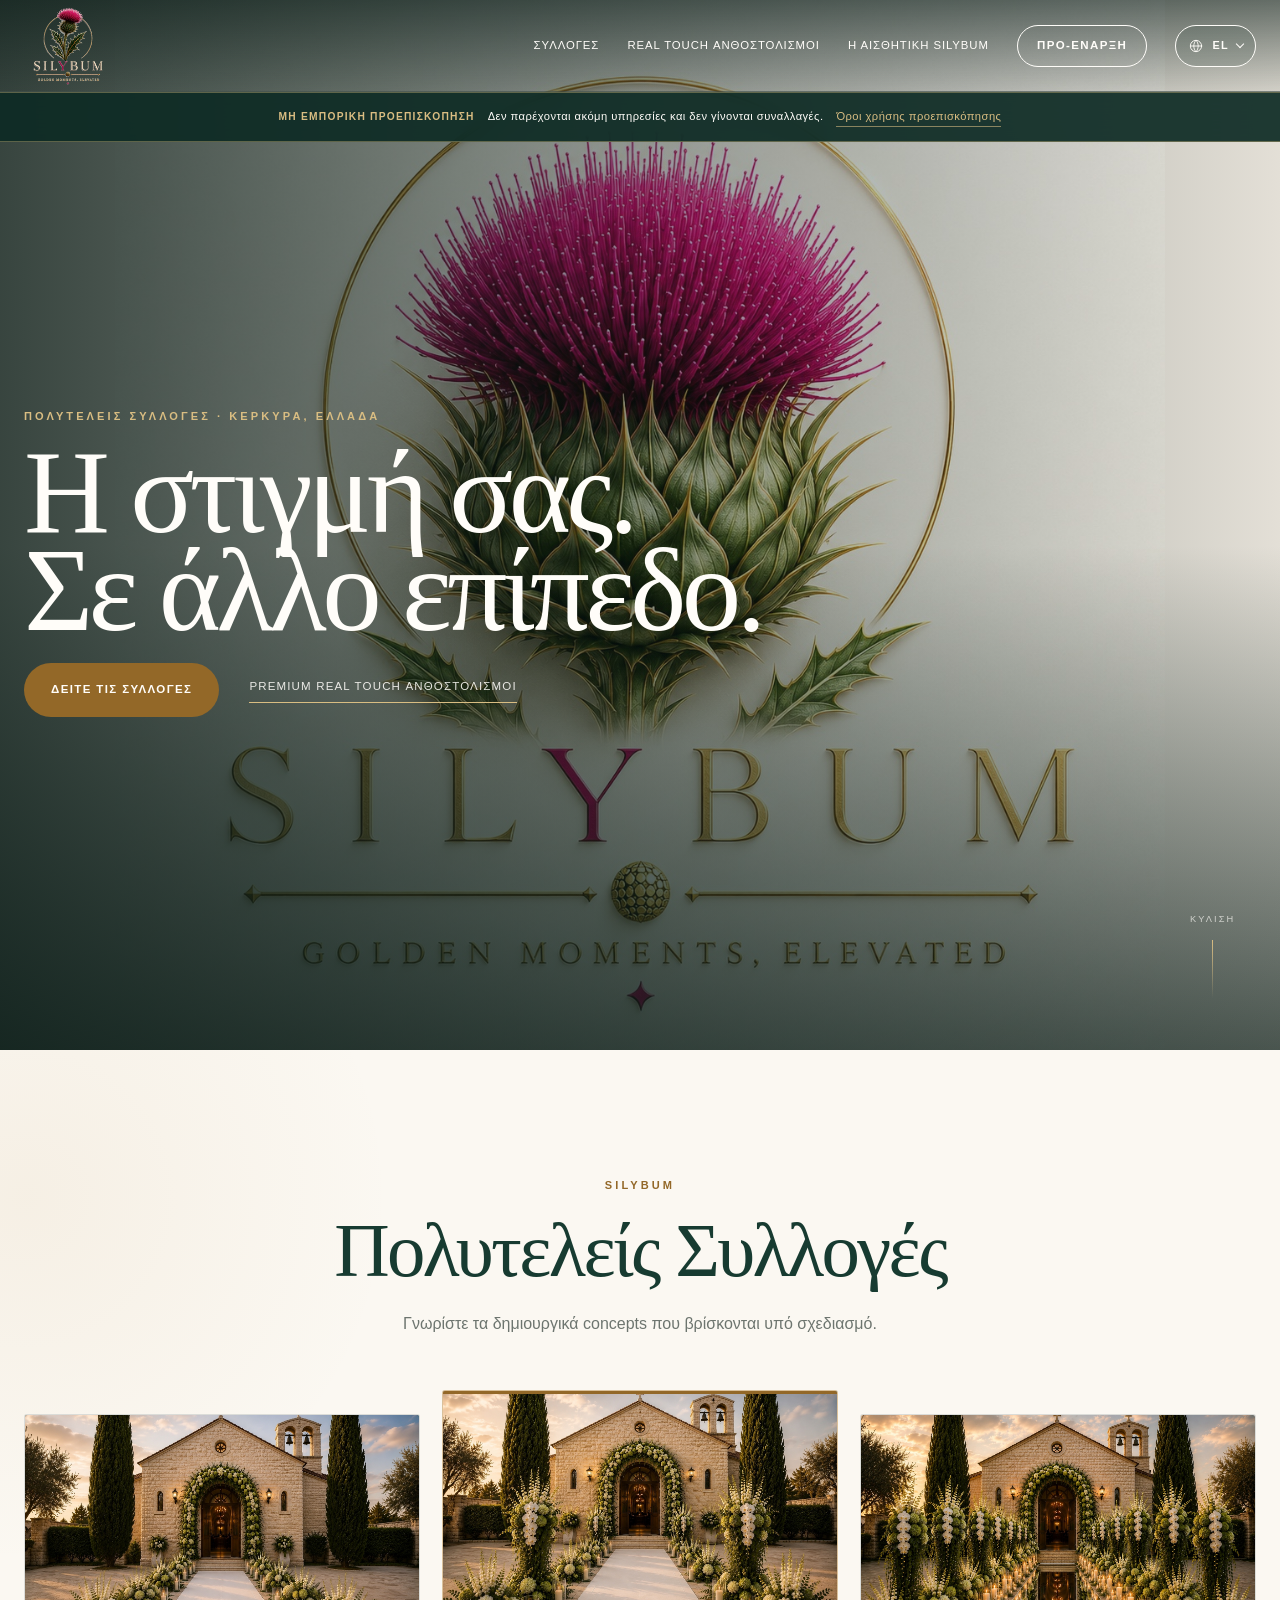
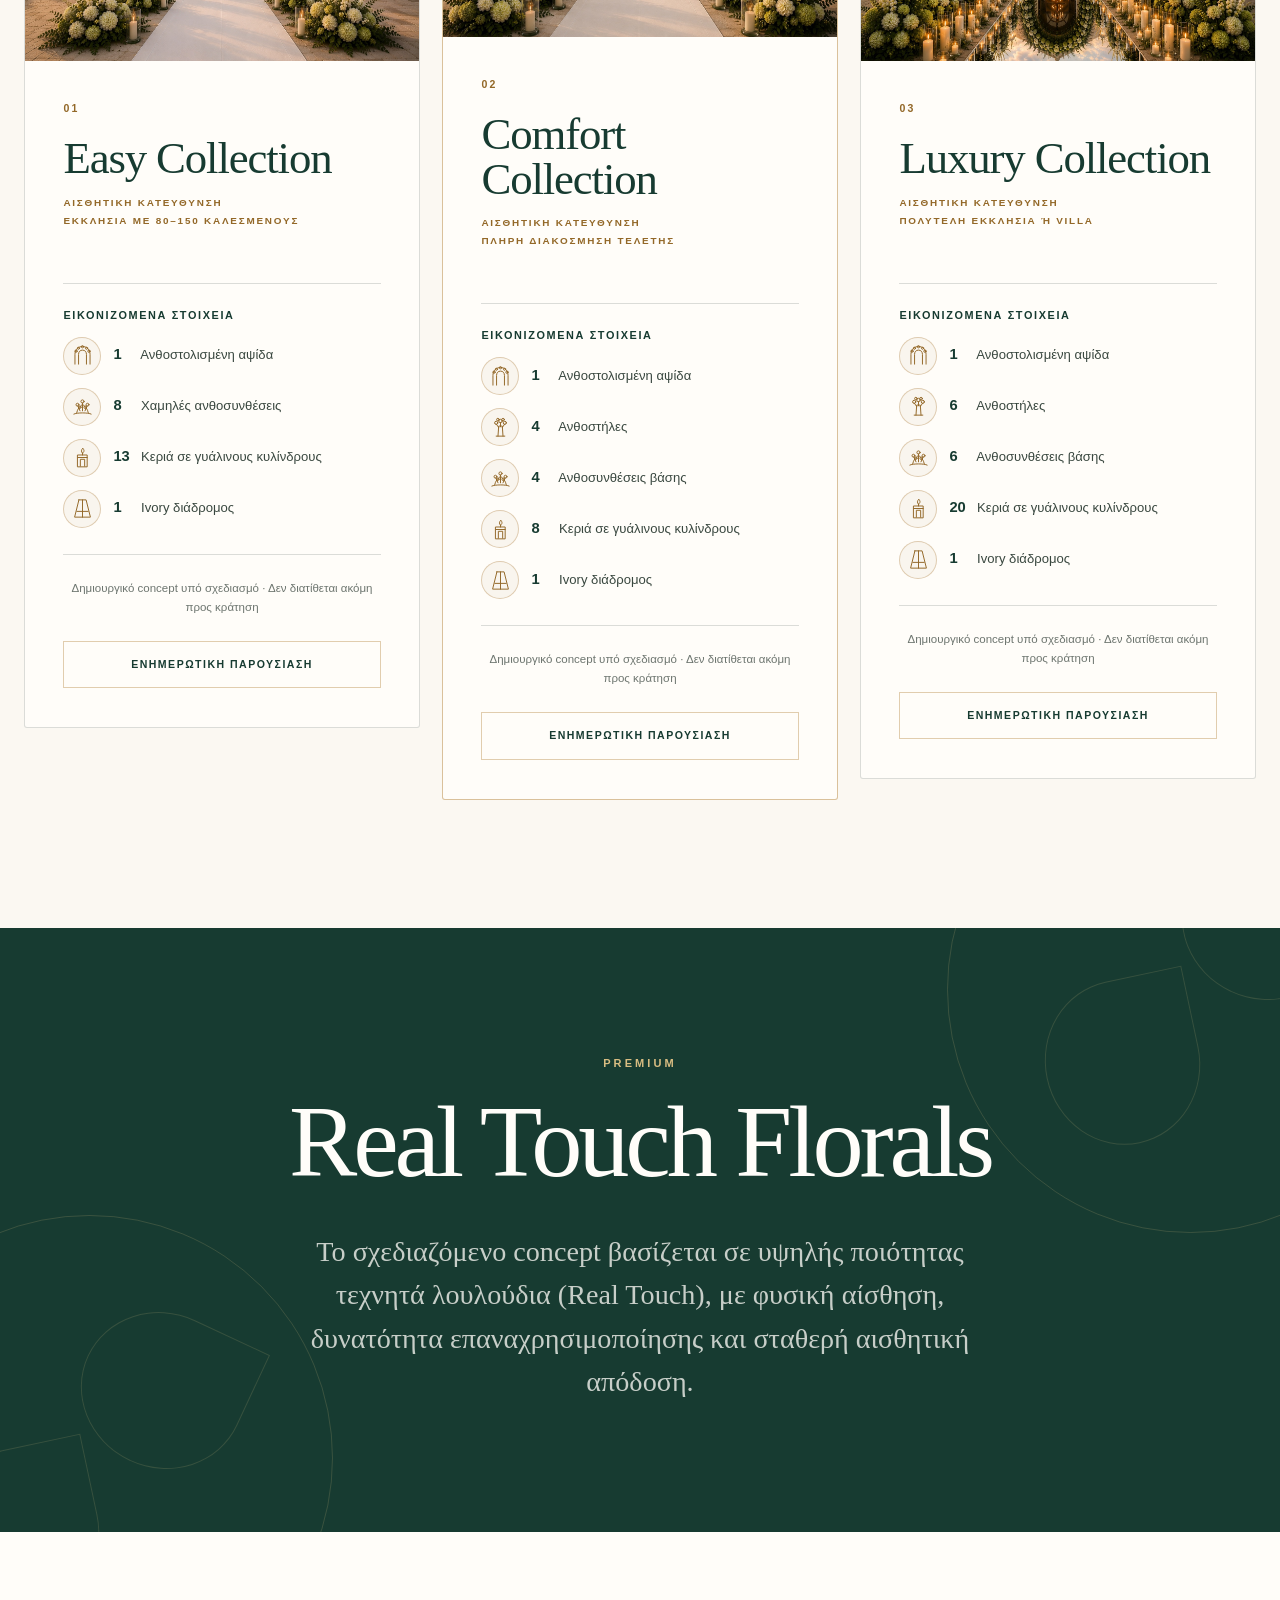
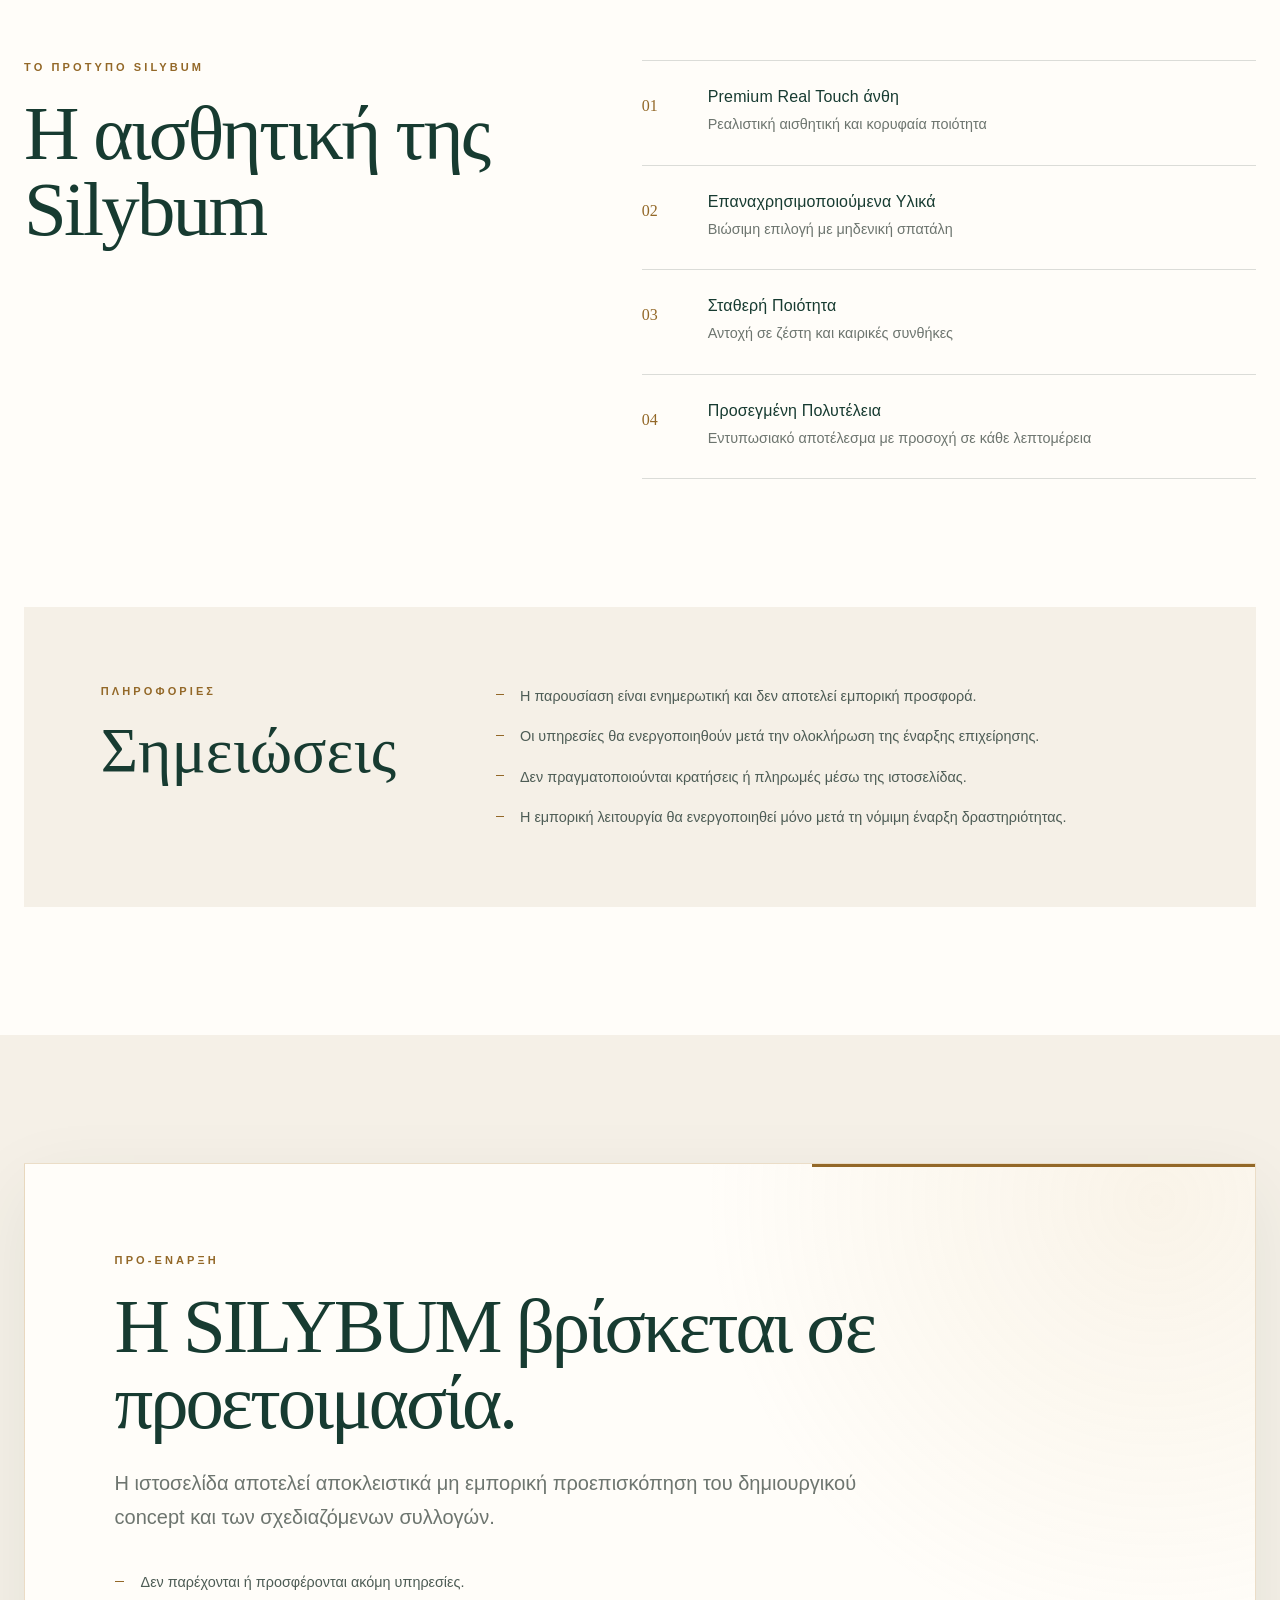
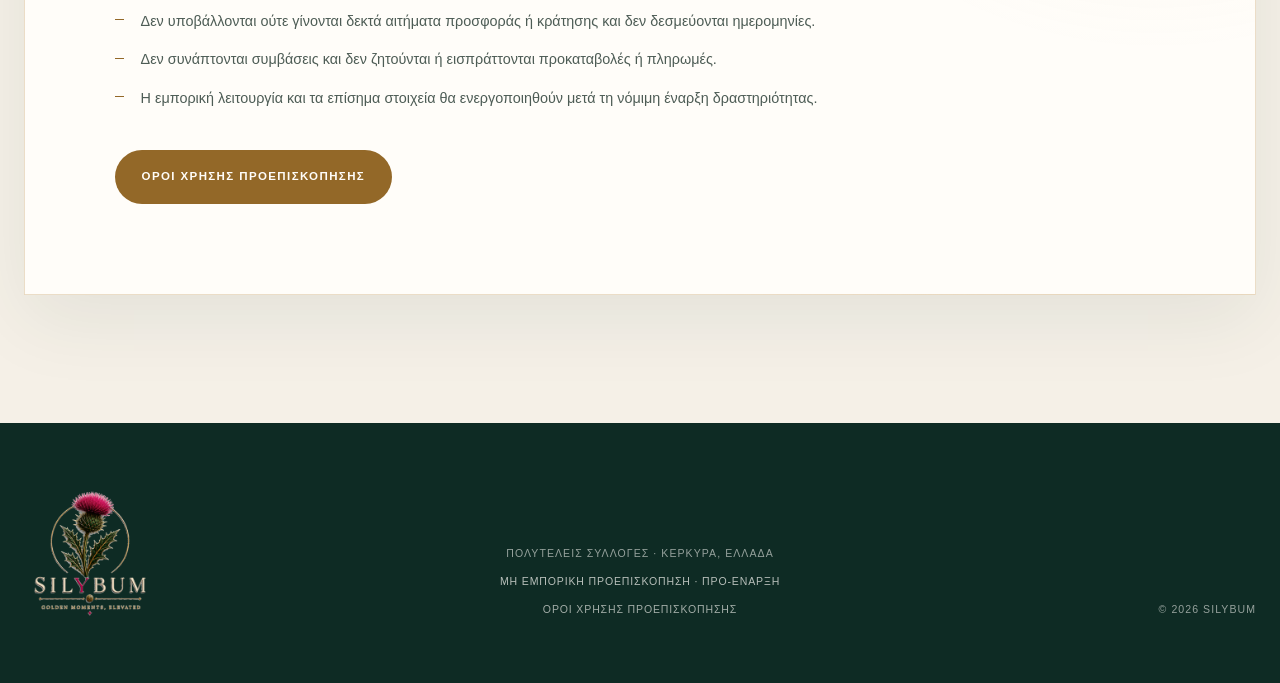
==== commit a2052e90: "Publish safe pre-launch website" ====
--- a/index.html
+++ b/index.html
@@ -5,20 +5,14 @@
     <meta name="viewport" content="width=device-width, initial-scale=1" />
     <meta
       name="description"
-      content="SILYBUM Luxury Collections στην Κέρκυρα — Premium Real Touch Florals για ξεχωριστές εκδηλώσεις."
+      content="Μη εμπορική προεπισκόπηση του δημιουργικού project SILYBUM και των σχεδιαζόμενων Luxury Collections."
     />
     <meta name="theme-color" content="#17382f" />
     <title>SILYBUM | Golden Moments. Elevated.</title>
 
     <link rel="icon" type="image/png" href="assets/images/silybum-logo.png" />
-    <link rel="preconnect" href="https://fonts.googleapis.com" />
-    <link rel="preconnect" href="https://fonts.gstatic.com" crossorigin />
-    <link
-      href="https://fonts.googleapis.com/css2?family=Cormorant+Garamond:wght@400;500;600&amp;family=Manrope:wght@300;400;500;600&amp;display=swap"
-      rel="stylesheet"
-    />
-    <link rel="stylesheet" href="css/style.css?v=20260713" />
-    <script src="js/translations.js?v=20260713" defer></script>
+    <link rel="stylesheet" href="css/style.css?v=20260714i" />
+    <script src="js/translations.js?v=20260714i" defer></script>
     <script src="js/main.js?v=20260713" defer></script>
   </head>
 
@@ -104,8 +98,8 @@
         >
           <a href="#collections" data-i18n="nav.collections">Συλλογές</a>
           <a href="#real-touch" data-i18n="nav.realTouch">Real Touch Florals</a>
-          <a href="#why-silybum" data-i18n="nav.why">Γιατί Silybum</a>
-          <a class="button button--small button--outline" href="#contact" data-i18n="nav.contact">Επικοινωνία</a>
+          <a href="#why-silybum" data-i18n="nav.why">Η αισθητική Silybum</a>
+          <a class="button button--small button--outline" href="#prelaunch" data-i18n="nav.contact">Προ-έναρξη</a>
 
           <div class="language-selector" data-language-selector>
             <button
@@ -168,9 +162,9 @@
       <section class="hero" id="top" aria-labelledby="hero-title">
         <div
           class="image-panel hero__media"
-          data-image="assets/images/hero.webp"
+          data-image="assets/images/hero.jpg"
           role="img"
-          aria-label="Luxury floral decoration στην είσοδο εκκλησίας"
+          aria-label="Το άνθος Silybum, σύμβολο του δημιουργικού project"
           data-i18n-aria="a11y.heroImage"
         >
           <span class="image-panel__fallback" aria-hidden="true">S</span>
@@ -178,9 +172,17 @@
 
         <div class="hero__shade" aria-hidden="true"></div>
 
+        <aside class="prelaunch-banner" aria-label="Κατάσταση προ-έναρξης">
+          <div class="container prelaunch-banner__inner">
+            <strong data-i18n="prelaunch.bannerTitle">Μη εμπορική προεπισκόπηση</strong>
+            <span data-i18n="prelaunch.bannerBody">Δεν παρέχονται ακόμη υπηρεσίες και δεν γίνονται συναλλαγές.</span>
+            <a href="terms.html" data-i18n="prelaunch.readNotice">Όροι χρήσης προεπισκόπησης</a>
+          </div>
+        </aside>
+
         <div class="container hero__content">
           <p class="eyebrow reveal" data-i18n="hero.eyebrow">Luxury Collections · Corfu, Greece</p>
-          <h1 id="hero-title" class="reveal" data-i18n-html="hero.title">Κάθε στιγμή.<br />Μια αξέχαστη εμπειρία.</h1>
+          <h1 id="hero-title" class="reveal" data-i18n-html="hero.title">Η στιγμή σας.<br />Σε άλλο επίπεδο.</h1>
           <div class="hero__actions reveal">
             <a class="button button--gold" href="#collections" data-i18n="hero.viewCollections">Δείτε τις συλλογές</a>
             <a class="text-link" href="#real-touch" data-i18n="hero.realTouch">Premium Real Touch Florals</a>
@@ -203,14 +205,14 @@
           <div class="section-heading reveal">
             <p class="eyebrow">SILYBUM</p>
             <h2 id="collections-title" data-i18n="collections.title">Luxury Collections</h2>
-            <p data-i18n="collections.intro">Επιλέξτε τη συλλογή που ταιριάζει στην εκδήλωσή σας.</p>
+            <p data-i18n="collections.intro">Γνωρίστε τα δημιουργικά concepts που βρίσκονται υπό σχεδιασμό.</p>
           </div>
 
           <div class="collection-grid">
             <article class="collection-card reveal">
               <div
                 class="image-panel collection-card__image"
-                data-image="assets/images/easy.webp"
+                data-image="assets/images/easy.jpg"
                 role="img"
                 aria-label="Easy Collection"
               >
@@ -220,16 +222,15 @@
               <div class="collection-card__body">
                 <div class="collection-card__topline">
                   <p class="collection-card__number">01</p>
-                  <p class="collection-card__price">1.290€</p>
                 </div>
                 <h3>Easy Collection</h3>
                 <p class="collection-card__ideal">
-                  <span data-i18n="collections.idealFor">Ιδανικό για</span>
+                  <span data-i18n="collections.idealFor">Αισθητική κατεύθυνση</span>
                   <span data-i18n="collections.easyIdeal">Εκκλησία με 80–150 καλεσμένους</span>
                 </p>
 
                 <div class="collection-card__details">
-                  <h4 data-i18n="collections.includes">Περιλαμβάνει</h4>
+                  <h4 data-i18n="collections.includes">Εικονιζόμενα στοιχεία</h4>
                   <ul class="collection-specs">
                     <li class="collection-spec">
                       <span class="collection-spec__icon" aria-hidden="true">
@@ -258,29 +259,16 @@
                   </ul>
                 </div>
 
-                <div class="collection-card__benefits" aria-label="Παροχές πακέτου" data-i18n-aria="a11y.packageBenefits">
-                  <span data-i18n="benefits.premiumFlowers">Premium Real Touch Flowers</span>
-                  <span data-i18n="benefits.delivery">Delivery</span>
-                  <span data-i18n="benefits.setup">Setup</span>
-                  <span data-i18n="benefits.dismantling">Dismantling</span>
-                </div>
-
-                <a
-                  class="button button--dark collection-button"
-                  href="#contact"
-                  data-collection="Easy Collection – 1.290€"
-                  aria-label="Ενδιαφέρομαι για την Easy Collection"
-                  data-i18n-aria="a11y.interestEasy"
-                >
-                  <span data-i18n="actions.interested">Ενδιαφέρομαι</span>
-                </a>
+                <p class="collection-card__concept-note" data-i18n="collections.conceptNote">Δημιουργικό concept υπό σχεδιασμό · Δεν διατίθεται ακόμη προς κράτηση</p>
+
+                <p class="collection-card__status" data-i18n="actions.previewOnly">Ενημερωτική παρουσίαση</p>
               </div>
             </article>
 
             <article class="collection-card collection-card--featured reveal">
               <div
                 class="image-panel collection-card__image"
-                data-image="assets/images/comfort.webp"
+                data-image="assets/images/comfort.jpg"
                 role="img"
                 aria-label="Comfort Collection"
               >
@@ -290,16 +278,15 @@
               <div class="collection-card__body">
                 <div class="collection-card__topline">
                   <p class="collection-card__number">02</p>
-                  <p class="collection-card__price">2.490€</p>
                 </div>
                 <h3>Comfort Collection</h3>
                 <p class="collection-card__ideal">
-                  <span data-i18n="collections.idealFor">Ιδανικό για</span>
+                  <span data-i18n="collections.idealFor">Αισθητική κατεύθυνση</span>
                   <span data-i18n="collections.comfortIdeal">Πλήρη διακόσμηση τελετής</span>
                 </p>
 
                 <div class="collection-card__details">
-                  <h4 data-i18n="collections.includes">Περιλαμβάνει</h4>
+                  <h4 data-i18n="collections.includes">Εικονιζόμενα στοιχεία</h4>
                   <ul class="collection-specs">
                     <li class="collection-spec">
                       <span class="collection-spec__icon" aria-hidden="true">
@@ -334,30 +321,16 @@
                   </ul>
                 </div>
 
-                <div class="collection-card__benefits" aria-label="Παροχές πακέτου" data-i18n-aria="a11y.packageBenefits">
-                  <span data-i18n="benefits.welcomeSign">Luxury Welcome Sign</span>
-                  <span data-i18n="benefits.greenery">Premium Greenery</span>
-                  <span data-i18n="benefits.delivery">Delivery</span>
-                  <span data-i18n="benefits.setup">Setup</span>
-                  <span data-i18n="benefits.dismantling">Dismantling</span>
-                </div>
-
-                <a
-                  class="button button--dark collection-button"
-                  href="#contact"
-                  data-collection="Comfort Collection – 2.490€"
-                  aria-label="Ενδιαφέρομαι για την Comfort Collection"
-                  data-i18n-aria="a11y.interestComfort"
-                >
-                  <span data-i18n="actions.interested">Ενδιαφέρομαι</span>
-                </a>
+                <p class="collection-card__concept-note" data-i18n="collections.conceptNote">Δημιουργικό concept υπό σχεδιασμό · Δεν διατίθεται ακόμη προς κράτηση</p>
+
+                <p class="collection-card__status" data-i18n="actions.previewOnly">Ενημερωτική παρουσίαση</p>
               </div>
             </article>
 
             <article class="collection-card reveal">
               <div
                 class="image-panel collection-card__image"
-                data-image="assets/images/luxury.webp"
+                data-image="assets/images/luxury.jpg"
                 role="img"
                 aria-label="Luxury Collection"
               >
@@ -367,16 +340,15 @@
               <div class="collection-card__body">
                 <div class="collection-card__topline">
                   <p class="collection-card__number">03</p>
-                  <p class="collection-card__price">3.990€</p>
                 </div>
                 <h3>Luxury Collection</h3>
                 <p class="collection-card__ideal">
-                  <span data-i18n="collections.idealFor">Ιδανικό για</span>
+                  <span data-i18n="collections.idealFor">Αισθητική κατεύθυνση</span>
                   <span data-i18n="collections.luxuryIdeal">Πολυτελή εκκλησία ή villa</span>
                 </p>
 
                 <div class="collection-card__details">
-                  <h4 data-i18n="collections.includes">Περιλαμβάνει</h4>
+                  <h4 data-i18n="collections.includes">Εικονιζόμενα στοιχεία</h4>
                   <ul class="collection-specs">
                     <li class="collection-spec">
                       <span class="collection-spec__icon" aria-hidden="true">
@@ -411,53 +383,10 @@
                   </ul>
                 </div>
 
-                <div class="collection-card__benefits" aria-label="Παροχές πακέτου" data-i18n-aria="a11y.packageBenefits">
-                  <span data-i18n="benefits.crystal">Crystal Styling</span>
-                  <span data-i18n="benefits.welcomeArea">Welcome Area</span>
-                  <span data-i18n="benefits.cakeCorner">Cake Corner Styling</span>
-                  <span data-i18n="benefits.delivery">Delivery</span>
-                  <span data-i18n="benefits.setup">Setup</span>
-                  <span data-i18n="benefits.dismantling">Dismantling</span>
-                </div>
-
-                <a
-                  class="button button--dark collection-button"
-                  href="#contact"
-                  data-collection="Luxury Collection – 3.990€"
-                  aria-label="Ενδιαφέρομαι για τη Luxury Collection"
-                  data-i18n-aria="a11y.interestLuxury"
-                >
-                  <span data-i18n="actions.interested">Ενδιαφέρομαι</span>
-                </a>
-              </div>
-            </article>
-          </div>
-        </div>
-      </section>
-
-      <section class="section package-benefits" aria-labelledby="package-benefits-title">
-        <div class="container">
-          <div class="section-heading section-heading--compact reveal">
-            <p class="eyebrow" data-i18n="allPackages.eyebrow">Included</p>
-            <h2 id="package-benefits-title" data-i18n="allPackages.title">Όλα τα πακέτα περιλαμβάνουν</h2>
-          </div>
-
-          <div class="benefit-grid">
-            <article class="benefit reveal">
-              <span class="benefit__number">01</span>
-              <p data-i18n="allPackages.delivery">Μεταφορά στον χώρο</p>
-            </article>
-            <article class="benefit reveal">
-              <span class="benefit__number">02</span>
-              <p data-i18n="allPackages.installation">Εγκατάσταση από επαγγελματική ομάδα</p>
-            </article>
-            <article class="benefit reveal">
-              <span class="benefit__number">03</span>
-              <p data-i18n="allPackages.collection">Αποξήλωση και επιστροφή υλικών</p>
-            </article>
-            <article class="benefit reveal">
-              <span class="benefit__number">04</span>
-              <p data-i18n="allPackages.care">Ασφάλεια και φροντίδα κάθε λεπτομέρειας</p>
+                <p class="collection-card__concept-note" data-i18n="collections.conceptNote">Δημιουργικό concept υπό σχεδιασμό · Δεν διατίθεται ακόμη προς κράτηση</p>
+
+                <p class="collection-card__status" data-i18n="actions.previewOnly">Ενημερωτική παρουσίαση</p>
+              </div>
             </article>
           </div>
         </div>
@@ -471,9 +400,8 @@
           <p class="eyebrow" data-i18n="realTouch.eyebrow">Premium</p>
           <h2 id="real-touch-title" data-i18n="realTouch.title">Real Touch Florals</h2>
           <p data-i18n="realTouch.body">
-            Χρησιμοποιούμε αποκλειστικά υψηλής ποιότητας τεχνητά λουλούδια (Real Touch), που προσφέρουν
-            την ίδια φυσική αίσθηση και πολυτέλεια με τα φυσικά, με το πλεονέκτημα της επαναχρησιμοποίησης
-            και της απόλυτης σταθερότητας σε κάθε συνθήκη.
+            Το σχεδιαζόμενο concept βασίζεται σε υψηλής ποιότητας τεχνητά λουλούδια (Real Touch), με φυσική
+            αίσθηση, δυνατότητα επαναχρησιμοποίησης και σταθερή αισθητική απόδοση.
           </p>
         </div>
       </section>
@@ -482,7 +410,7 @@
         <div class="container why-silybum__layout">
           <div class="section-heading section-heading--left reveal">
             <p class="eyebrow" data-i18n="why.eyebrow">The Silybum Standard</p>
-            <h2 id="why-title" data-i18n="why.title">Γιατί να επιλέξετε τη Silybum;</h2>
+            <h2 id="why-title" data-i18n="why.title">Η αισθητική της Silybum</h2>
           </div>
 
           <div class="reason-list">
@@ -510,8 +438,8 @@
             <article class="reason reveal">
               <p class="reason__number">04</p>
               <div>
-                <h3 data-i18n="why.reason4Title">Οικονομική Πολυτέλεια</h3>
-                <p data-i18n="why.reason4Body">Εντυπωσιακό αποτέλεσμα σε προσιτή τιμή</p>
+                <h3 data-i18n="why.reason4Title">Προσεγμένη Πολυτέλεια</h3>
+                <p data-i18n="why.reason4Body">Εντυπωσιακό αποτέλεσμα με προσοχή σε κάθε λεπτομέρεια</p>
               </div>
             </article>
           </div>
@@ -525,82 +453,30 @@
             <h2 id="notes-title" data-i18n="notes.title">Σημειώσεις</h2>
           </div>
           <ul>
-            <li data-i18n="notes.vat">Οι τιμές περιλαμβάνουν Φ.Π.Α.</li>
-            <li data-i18n="notes.corfu">Οι τιμές ισχύουν για τοποθεσίες εντός Κέρκυρας.</li>
-            <li data-i18n="notes.remote">Για απομακρυσμένες τοποθεσίες ενδέχεται να υπάρχει επιπλέον χρέωση.</li>
-            <li data-i18n="notes.tailored">
-              Κάθε γάμος είναι μοναδικός. Επικοινωνήστε μαζί μας για tailor-made πρόταση σύμφωνα με τις
-              ανάγκες σας.
-            </li>
+            <li data-i18n="notes.vat">Η παρουσίαση είναι ενημερωτική και δεν αποτελεί εμπορική προσφορά.</li>
+            <li data-i18n="notes.corfu">Οι υπηρεσίες θα ενεργοποιηθούν μετά την ολοκλήρωση της έναρξης επιχείρησης.</li>
+            <li data-i18n="notes.remote">Δεν πραγματοποιούνται κρατήσεις ή πληρωμές μέσω της ιστοσελίδας.</li>
+            <li data-i18n="notes.tailored">Η εμπορική λειτουργία θα ενεργοποιηθεί μόνο μετά τη νόμιμη έναρξη δραστηριότητας.</li>
           </ul>
         </div>
       </section>
 
-      <section class="section contact" id="contact" aria-labelledby="contact-title">
-        <div class="container contact__layout">
-          <div class="contact__intro reveal">
-            <p class="eyebrow" data-i18n="contact.eyebrow">Contact</p>
-            <h2 id="contact-title" data-i18n="contact.title">Αποστολή ενδιαφέροντος</h2>
-            <p data-i18n="contact.intro">Συμπληρώστε τα στοιχεία της εκδήλωσής σας και επιλέξτε τη συλλογή που σας ενδιαφέρει.</p>
-            <p class="contact__location" data-i18n="contact.location">Corfu, Greece</p>
-            <div class="contact__email-block">
-              <span class="contact__email-label" data-i18n="contact.emailLabel">Εταιρικό email</span>
-              <a class="contact__email-link" href="mailto:silybum.events@gmail.com">silybum.events@gmail.com</a>
-            </div>
-          </div>
-
-          <form class="contact-form reveal" data-contact-form>
-            <div class="form-field">
-              <label for="full-name" data-i18n="form.fullName">Ονοματεπώνυμο</label>
-              <input id="full-name" name="fullName" type="text" autocomplete="name" required />
-            </div>
-
-            <div class="form-row">
-              <div class="form-field">
-                <label for="email" data-i18n="form.email">Email</label>
-                <input id="email" name="email" type="email" autocomplete="email" required />
-              </div>
-              <div class="form-field">
-                <label for="phone" data-i18n="form.phone">Τηλέφωνο</label>
-                <input id="phone" name="phone" type="tel" autocomplete="tel" required />
-              </div>
-            </div>
-
-            <div class="form-row">
-              <div class="form-field">
-                <label for="event-date" data-i18n="form.date">Ημερομηνία εκδήλωσης</label>
-                <input id="event-date" name="eventDate" type="date" />
-              </div>
-              <div class="form-field">
-                <label for="event-location" data-i18n="form.location">Τοποθεσία εκδήλωσης</label>
-                <input id="event-location" name="eventLocation" type="text" />
-              </div>
-            </div>
-
-            <div class="form-field">
-              <label for="collection" data-i18n="form.collection">Επιλογή συλλογής</label>
-              <select id="collection" name="collection" data-collection-select required>
-                <option value="" data-i18n="form.chooseCollection">Επιλέξτε συλλογή</option>
-                <option value="Easy Collection – 1.290€">Easy Collection – 1.290€</option>
-                <option value="Comfort Collection – 2.490€">Comfort Collection – 2.490€</option>
-                <option value="Luxury Collection – 3.990€">Luxury Collection – 3.990€</option>
-              </select>
-            </div>
-
-            <div class="form-field">
-              <label for="message" data-i18n="form.message">Μήνυμα</label>
-              <textarea id="message" name="message" rows="4"></textarea>
-            </div>
-
-            <p class="form-notice" id="form-demo-notice" data-i18n="form.demoNotice">
-              Η φόρμα παραμένει σε δοκιμαστική λειτουργία και δεν αποστέλλει ακόμη αυτόματα. Για άμεση
-              επικοινωνία, χρησιμοποιήστε το εταιρικό email που εμφανίζεται σε αυτή την ενότητα.
+      <section class="section prelaunch" id="prelaunch" aria-labelledby="prelaunch-title">
+        <div class="container">
+          <div class="prelaunch__panel reveal">
+            <p class="eyebrow" data-i18n="contact.eyebrow">Προ-έναρξη</p>
+            <h2 id="prelaunch-title" data-i18n="contact.title">Η SILYBUM βρίσκεται σε προετοιμασία.</h2>
+            <p class="prelaunch__intro" data-i18n="contact.intro">
+              Η ιστοσελίδα αποτελεί αποκλειστικά μη εμπορική προεπισκόπηση του δημιουργικού concept και των σχεδιαζόμενων συλλογών.
             </p>
-            <button class="button button--gold" type="submit" aria-describedby="form-demo-notice">
-              <span data-i18n="form.submit">Αποστολή ενδιαφέροντος</span>
-            </button>
-            <p class="form-status" role="status" aria-live="polite" data-form-status></p>
-          </form>
+            <ul class="prelaunch__list">
+              <li data-i18n="prelaunch.noServices">Δεν παρέχονται ή προσφέρονται ακόμη υπηρεσίες.</li>
+              <li data-i18n="prelaunch.noEnquiries">Δεν υποβάλλονται ούτε γίνονται δεκτά αιτήματα προσφοράς ή κράτησης και δεν δεσμεύονται ημερομηνίες.</li>
+              <li data-i18n="prelaunch.noPayments">Δεν συνάπτονται συμβάσεις και δεν ζητούνται ή εισπράττονται προκαταβολές ή πληρωμές.</li>
+              <li data-i18n="prelaunch.officialDetails">Η εμπορική λειτουργία και τα επίσημα στοιχεία θα ενεργοποιηθούν μετά τη νόμιμη έναρξη δραστηριότητας.</li>
+            </ul>
+            <a class="button button--gold" href="terms.html" data-i18n="prelaunch.readNotice">Όροι χρήσης προεπισκόπησης</a>
+          </div>
         </div>
       </section>
     </main>
@@ -618,7 +494,8 @@
         </a>
         <div class="site-footer__details">
           <p data-i18n="footer.location">Luxury Collections · Corfu, Greece</p>
-          <a class="site-footer__email" href="mailto:silybum.events@gmail.com">silybum.events@gmail.com</a>
+          <span class="site-footer__status" data-i18n="footer.prelaunch">Μη εμπορική προεπισκόπηση · Προ-έναρξη</span>
+          <a class="site-footer__legal" href="terms.html" data-i18n="footer.terms">Όροι χρήσης προεπισκόπησης</a>
         </div>
         <p>© <span data-year></span> SILYBUM</p>
       </div>
--- a/css/style.css
+++ b/css/style.css
@@ -12,8 +12,8 @@
   --line: rgba(32, 49, 43, 0.16);
   --white-line: rgba(255, 253, 249, 0.2);
   --shadow: 0 28px 70px rgba(24, 48, 39, 0.12);
-  --serif: "Cormorant Garamond", Georgia, "Times New Roman", serif;
-  --sans: "Manrope", -apple-system, BlinkMacSystemFont, "Segoe UI", sans-serif;
+  --serif: "Bodoni 72", Didot, Georgia, "Times New Roman", serif;
+  --sans: "Avenir Next", Avenir, -apple-system, BlinkMacSystemFont, "Segoe UI", sans-serif;
   --container: min(1240px, calc(100% - 48px));
   --header-height: 92px;
   --ease: cubic-bezier(0.22, 1, 0.36, 1);
@@ -526,10 +526,48 @@
 .hero {
   position: relative;
   display: grid;
-  min-height: max(720px, 100svh);
+  min-height: max(1050px, 115svh);
   align-items: end;
   overflow: hidden;
   color: var(--paper);
+}
+
+.prelaunch-banner {
+  position: absolute;
+  top: var(--header-height);
+  right: 0;
+  left: 0;
+  z-index: 4;
+  border-block: 1px solid rgba(217, 189, 130, 0.38);
+  background: rgba(14, 43, 36, 0.92);
+  color: var(--paper);
+  backdrop-filter: blur(14px);
+  -webkit-backdrop-filter: blur(14px);
+}
+
+.prelaunch-banner__inner {
+  display: flex;
+  min-height: 48px;
+  flex-wrap: wrap;
+  align-items: center;
+  justify-content: center;
+  gap: 13px;
+  padding-block: 9px;
+  font-size: 0.7rem;
+  letter-spacing: 0.04em;
+  text-align: center;
+}
+
+.prelaunch-banner strong {
+  color: var(--gold-light);
+  font-size: 0.64rem;
+  letter-spacing: 0.12em;
+  text-transform: uppercase;
+}
+
+.prelaunch-banner a {
+  border-bottom: 1px solid rgba(217, 189, 130, 0.58);
+  color: var(--gold-light);
 }
 
 .hero__media,
@@ -539,7 +577,10 @@
 }
 
 .hero__media {
-  transform: scale(1.02);
+  background-color: #f6f0e7;
+  background-position: center;
+  background-repeat: no-repeat;
+  background-size: contain;
 }
 
 .hero__media::before {
@@ -567,7 +608,7 @@
   position: relative;
   z-index: 2;
   padding-top: calc(var(--header-height) + 80px);
-  padding-bottom: clamp(92px, 10vw, 140px);
+  padding-bottom: clamp(300px, 26vw, 360px);
 }
 
 .hero .eyebrow {
@@ -724,14 +765,6 @@
   letter-spacing: 0.22em;
 }
 
-.collection-card__price {
-  margin: 0;
-  color: var(--forest);
-  font-family: var(--serif);
-  font-size: 1.65rem;
-  font-weight: 500;
-}
-
 .collection-card h3 {
   margin-bottom: 14px;
   color: var(--forest);
@@ -795,6 +828,27 @@
   height: 1px;
   background: var(--gold);
   content: "";
+}
+
+.collection-card__status {
+  width: 100%;
+  margin: auto 0 0;
+  padding: 14px 18px;
+  border: 1px solid rgba(184, 138, 69, 0.42);
+  color: var(--forest);
+  font-size: 0.66rem;
+  font-weight: 600;
+  letter-spacing: 0.14em;
+  text-align: center;
+  text-transform: uppercase;
+}
+
+.collection-card__concept-note {
+  margin: 24px 0;
+  color: var(--muted);
+  font-size: 0.72rem;
+  line-height: 1.65;
+  text-align: center;
 }
 
 .icon-sprite {
@@ -1080,7 +1134,73 @@
   content: "";
 }
 
-/* Contact */
+/* Pre-launch */
+.prelaunch {
+  background: var(--ivory);
+}
+
+.prelaunch__panel {
+  position: relative;
+  overflow: hidden;
+  padding: clamp(42px, 7vw, 92px);
+  border: 1px solid rgba(184, 138, 69, 0.28);
+  background:
+    radial-gradient(circle at 92% 5%, rgba(217, 189, 130, 0.14), transparent 34%),
+    var(--paper);
+  box-shadow: 0 24px 72px rgba(23, 59, 49, 0.08);
+}
+
+.prelaunch__panel::after {
+  position: absolute;
+  top: 0;
+  right: 0;
+  width: 36%;
+  height: 3px;
+  background: var(--gold);
+  content: "";
+}
+
+.prelaunch h2 {
+  max-width: 820px;
+  margin-bottom: 24px;
+  color: var(--forest);
+  font-size: clamp(3rem, 6vw, 5.8rem);
+  letter-spacing: -0.04em;
+}
+
+.prelaunch__intro {
+  max-width: 760px;
+  color: var(--muted);
+  font-size: clamp(1rem, 1.6vw, 1.25rem);
+}
+
+.prelaunch__list {
+  display: grid;
+  max-width: 900px;
+  gap: 14px;
+  margin: 36px 0 40px;
+  padding: 0;
+  list-style: none;
+}
+
+.prelaunch__list li {
+  position: relative;
+  padding-left: 26px;
+  color: #4d5c55;
+  font-size: 0.9rem;
+}
+
+.prelaunch__list li::before {
+  position: absolute;
+  top: 0.72em;
+  left: 0;
+  width: 9px;
+  height: 1px;
+  background: var(--gold);
+  content: "";
+}
+
+/* Legacy contact styles retained for the future post-registration version. */
 .contact {
   background: var(--ivory);
 }
@@ -1276,6 +1396,13 @@
   justify-self: end;
 }
 
+.site-footer__status {
+  color: rgba(255, 253, 249, 0.7);
+  font-size: 0.66rem;
+  letter-spacing: 0.08em;
+  text-transform: uppercase;
+}
+
 .site-footer__email {
   border-bottom: 1px solid rgba(184, 138, 69, 0.48);
   color: rgba(255, 253, 249, 0.82);
@@ -1291,6 +1418,293 @@
 .site-footer__email:focus-visible {
   border-bottom-color: var(--gold-light);
   color: var(--gold-light);
+}
+
+.site-footer__legal {
+  color: rgba(255, 253, 249, 0.62);
+  font-size: 0.66rem;
+  letter-spacing: 0.08em;
+  text-transform: uppercase;
+  transition: color 180ms ease;
+}
+
+.site-footer__legal:hover,
+.site-footer__legal:focus-visible {
+  color: var(--gold-light);
+}
+
+/* Legal page */
+.legal-page {
+  background: var(--cream);
+}
+
+.legal-header {
+  position: relative;
+  height: var(--header-height);
+  border-bottom: 1px solid rgba(147, 104, 40, 0.18);
+  background: rgba(251, 248, 242, 0.96);
+  color: var(--forest);
+}
+
+.legal-header__inner {
+  display: flex;
+  height: 100%;
+  align-items: center;
+  justify-content: space-between;
+  gap: 24px;
+}
+
+.legal-header .brand {
+  width: 78px;
+  height: 78px;
+}
+
+.legal-header__back {
+  display: inline-flex;
+  align-items: center;
+  gap: 10px;
+  color: var(--forest);
+  font-size: 0.68rem;
+  font-weight: 600;
+  letter-spacing: 0.12em;
+  text-transform: uppercase;
+}
+
+.legal-header__back::before {
+  width: 26px;
+  height: 1px;
+  background: var(--gold);
+  content: "";
+  transition: width 220ms var(--ease);
+}
+
+.legal-header__back:hover::before {
+  width: 38px;
+}
+
+.legal-hero {
+  padding-block: clamp(76px, 10vw, 140px) clamp(62px, 8vw, 110px);
+  border-bottom: 1px solid var(--line);
+  background:
+    radial-gradient(circle at 82% 18%, rgba(217, 189, 130, 0.2), transparent 28%),
+    var(--ivory);
+}
+
+.legal-hero__inner {
+  display: grid;
+  grid-template-columns: minmax(0, 1.35fr) minmax(260px, 0.65fr);
+  gap: clamp(54px, 9vw, 140px);
+  align-items: end;
+}
+
+.legal-hero__inner > * {
+  min-width: 0;
+}
+
+.legal-hero h1 {
+  max-width: 820px;
+  margin-bottom: 24px;
+  color: var(--forest);
+  font-size: clamp(4rem, 8vw, 8rem);
+  font-weight: 400;
+  letter-spacing: -0.05em;
+}
+
+.legal-hero__intro {
+  max-width: 700px;
+  margin: 0;
+  color: var(--muted);
+  font-family: var(--serif);
+  font-size: clamp(1.25rem, 2vw, 1.65rem);
+  line-height: 1.55;
+}
+
+.legal-status {
+  padding: 26px;
+  border: 1px solid rgba(147, 104, 40, 0.3);
+  background: rgba(255, 253, 249, 0.7);
+}
+
+.legal-status strong,
+.legal-status span {
+  display: block;
+}
+
+.legal-status strong {
+  margin-bottom: 10px;
+  color: var(--gold);
+  font-size: 0.68rem;
+  letter-spacing: 0.18em;
+  text-transform: uppercase;
+}
+
+.legal-status span {
+  color: var(--muted);
+  font-size: 0.78rem;
+  line-height: 1.7;
+  overflow-wrap: anywhere;
+}
+
+.legal-layout {
+  display: grid;
+  grid-template-columns: minmax(220px, 0.34fr) minmax(0, 1fr);
+  gap: clamp(54px, 9vw, 140px);
+  padding-block: clamp(72px, 9vw, 130px);
+}
+
+.legal-toc {
+  position: sticky;
+  top: 40px;
+  align-self: start;
+  padding-top: 8px;
+}
+
+.legal-toc__label {
+  margin-bottom: 18px;
+  color: var(--gold);
+  font-size: 0.65rem;
+  font-weight: 600;
+  letter-spacing: 0.18em;
+  text-transform: uppercase;
+}
+
+.legal-toc ol {
+  display: grid;
+  gap: 10px;
+  margin: 0;
+  padding: 0;
+  list-style: none;
+  counter-reset: legal-toc;
+}
+
+.legal-toc li {
+  counter-increment: legal-toc;
+}
+
+.legal-toc a {
+  display: grid;
+  grid-template-columns: 30px 1fr;
+  color: var(--muted);
+  font-size: 0.75rem;
+  line-height: 1.45;
+  transition: color 180ms ease;
+}
+
+.legal-toc a::before {
+  color: var(--gold);
+  content: counter(legal-toc, decimal-leading-zero);
+  font-family: var(--serif);
+}
+
+.legal-toc a:hover,
+.legal-toc a:focus-visible {
+  color: var(--forest);
+}
+
+.legal-content {
+  max-width: 860px;
+}
+
+.legal-alert {
+  margin-bottom: 48px;
+  padding: 24px 26px;
+  border-left: 2px solid var(--gold);
+  background: var(--ivory);
+  color: #4d5c55;
+  font-size: 0.82rem;
+}
+
+.legal-section {
+  padding-block: 40px;
+  border-top: 1px solid var(--line);
+  scroll-margin-top: 28px;
+}
+
+.legal-section:first-of-type {
+  border-top: 0;
+}
+
+.legal-section__heading {
+  display: grid;
+  grid-template-columns: 48px 1fr;
+  gap: 16px;
+  align-items: start;
+  margin-bottom: 20px;
+}
+
+.legal-section__number {
+  margin-top: 4px;
+  color: var(--gold);
+  font-family: var(--serif);
+  font-size: 1rem;
+}
+
+.legal-section h2 {
+  margin: 0;
+  color: var(--forest);
+  font-size: clamp(1.9rem, 3vw, 2.7rem);
+  line-height: 1.08;
+}
+
+.legal-section p,
+.legal-section li {
+  color: #53615b;
+  font-size: 0.91rem;
+  line-height: 1.85;
+}
+
+.legal-section p:last-child {
+  margin-bottom: 0;
+}
+
+.legal-section ul {
+  display: grid;
+  gap: 8px;
+  margin: 16px 0 0;
+  padding-left: 20px;
+}
+
+.legal-placeholder {
+  display: inline;
+  padding: 2px 7px;
+  background: rgba(217, 189, 130, 0.23);
+  color: var(--forest);
+  font-weight: 500;
+}
+
+.legal-contact-box {
+  margin-top: 44px;
+  padding: clamp(28px, 5vw, 50px);
+  background: var(--forest-deep);
+  color: var(--paper);
+}
+
+.legal-contact-box h2 {
+  margin-bottom: 14px;
+  color: var(--paper);
+  font-size: clamp(2.2rem, 4vw, 3.4rem);
+}
+
+.legal-contact-box p {
+  color: rgba(255, 253, 249, 0.68);
+}
+
+.legal-contact-box a {
+  color: var(--gold-light);
+  overflow-wrap: anywhere;
+}
+
+.legal-page .site-footer__inner {
+  grid-template-columns: 1fr auto;
+}
+
+.legal-page .site-footer p:last-child {
+  justify-self: end;
+}
+
+.legal-footer__details {
+  justify-items: start;
+  text-align: left;
 }
 
 /* Motion */
@@ -1491,6 +1905,20 @@
     font-size: clamp(4rem, 13vw, 7rem);
   }
 
+  .hero {
+    min-height: calc(100vw + 650px);
+  }
+
+  .hero__media {
+    background-position: center top;
+    background-size: 100% auto;
+  }
+
+  .hero__content {
+    padding-top: calc(100vw + 48px);
+    padding-bottom: 74px;
+  }
+
   .hero__scroll {
     display: none;
   }
@@ -1531,6 +1959,46 @@
   .site-footer p:last-child {
     justify-self: start;
   }
+
+  .legal-header .brand {
+    width: 66px;
+    height: 66px;
+  }
+
+  .legal-header__back {
+    font-size: 0.61rem;
+  }
+
+  .legal-hero__inner,
+  .legal-layout {
+    grid-template-columns: 1fr;
+  }
+
+  .legal-hero__inner {
+    gap: 38px;
+  }
+
+  .legal-layout {
+    gap: 42px;
+  }
+
+  .legal-toc {
+    position: static;
+    padding: 24px;
+    background: var(--ivory);
+  }
+
+  .legal-toc ol {
+    grid-template-columns: repeat(2, minmax(0, 1fr));
+  }
+
+  .legal-page .site-footer__inner {
+    grid-template-columns: 1fr;
+  }
+
+  .legal-page .site-footer p:last-child {
+    justify-self: start;
+  }
 }
 
 @media (max-width: 580px) {
@@ -1542,13 +2010,25 @@
     padding-block: 82px;
   }
 
+  .legal-hero h1 {
+    font-size: clamp(3.4rem, 17vw, 5.5rem);
+  }
+
+  .legal-toc ol {
+    grid-template-columns: 1fr;
+  }
+
+  .legal-section__heading {
+    grid-template-columns: 36px 1fr;
+  }
+
   .site-header .brand__logo {
     width: 72px;
     height: 68px;
   }
 
   .hero {
-    min-height: 760px;
+    min-height: calc(100vw + 650px);
   }
 
   .hero__shade {
